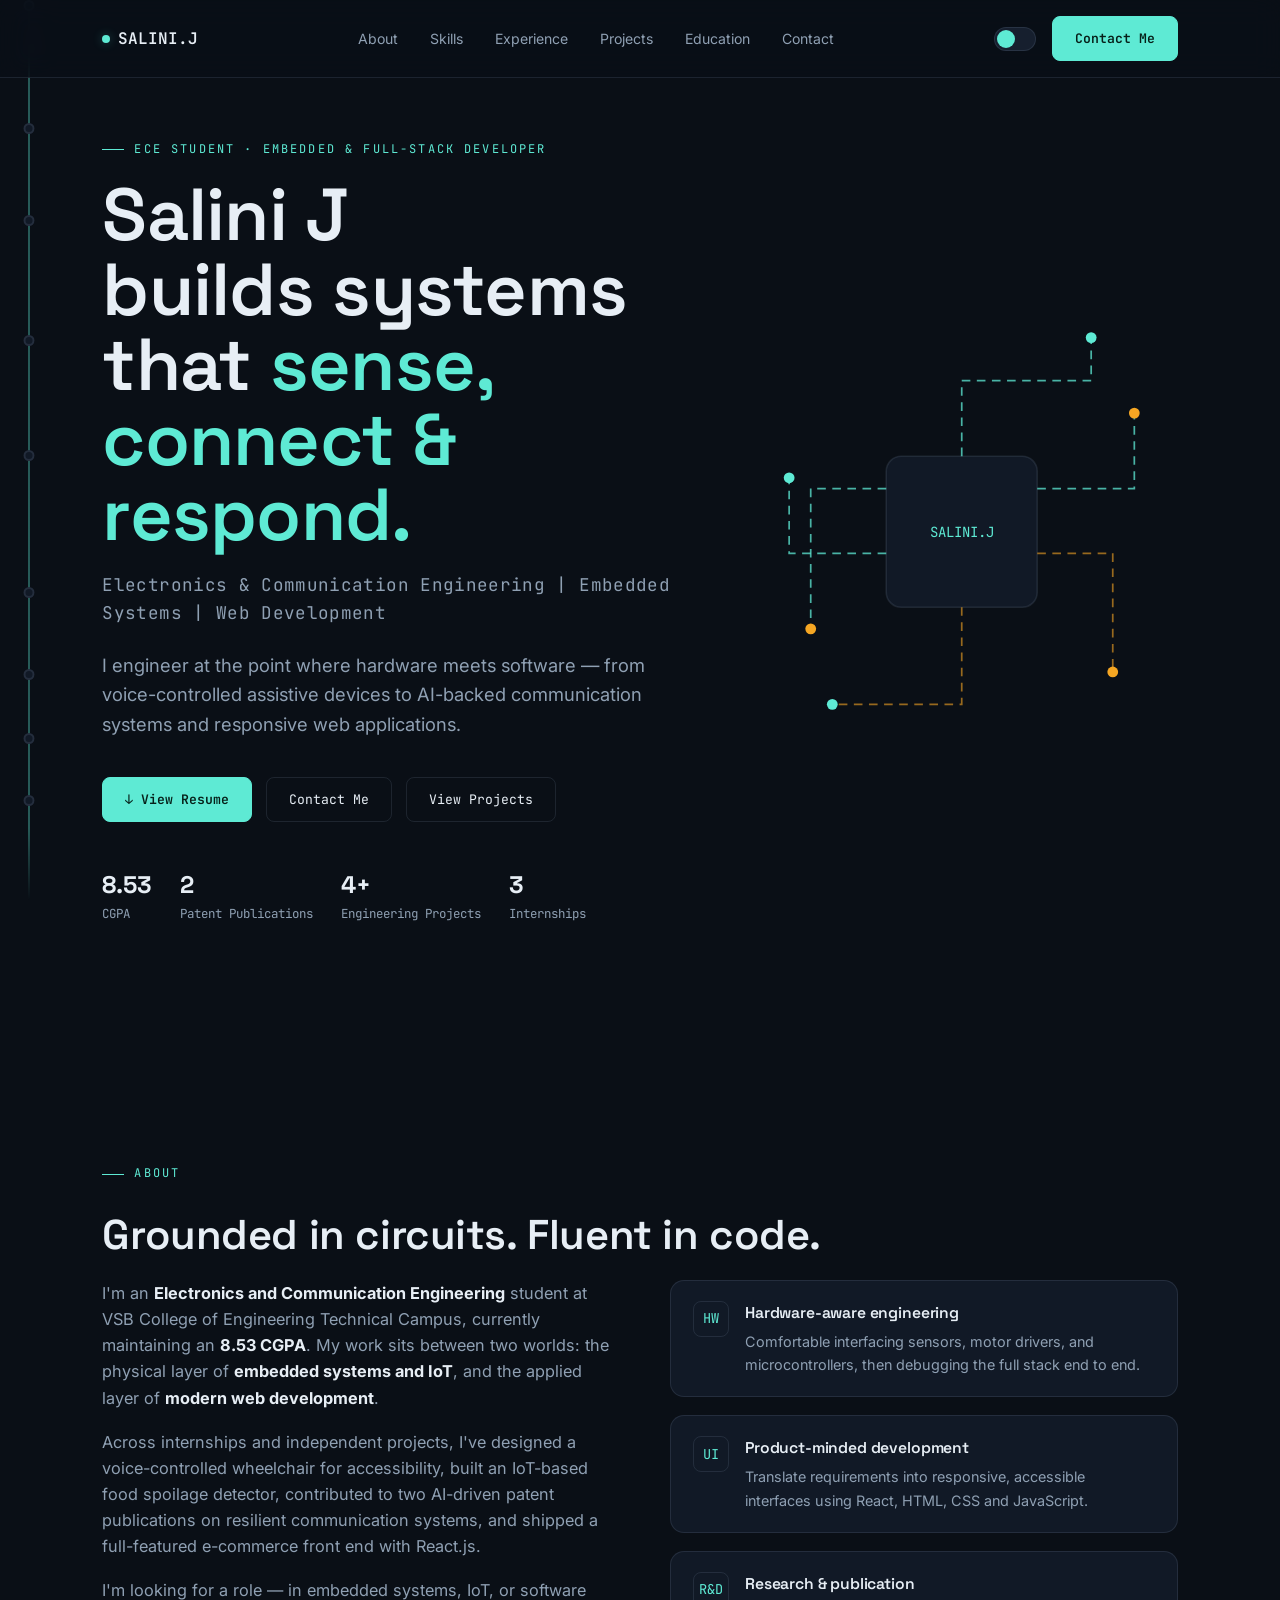
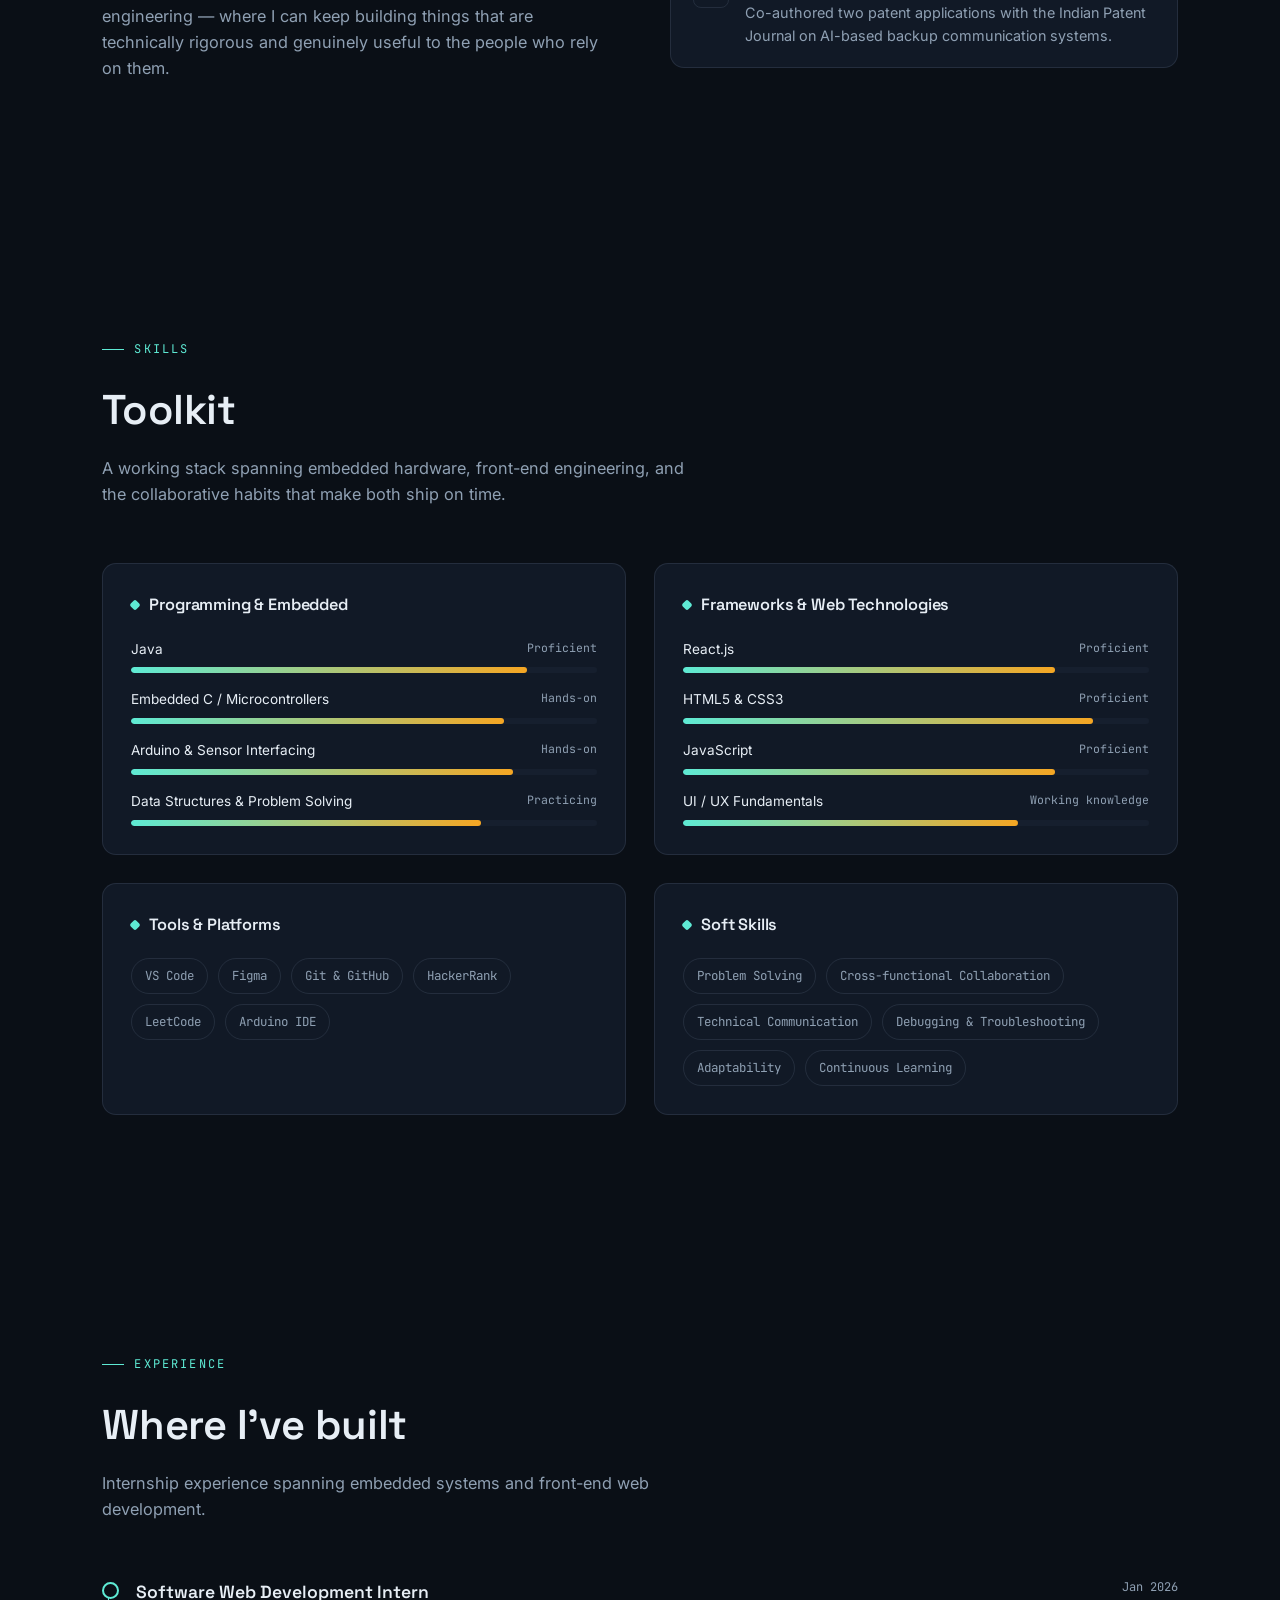
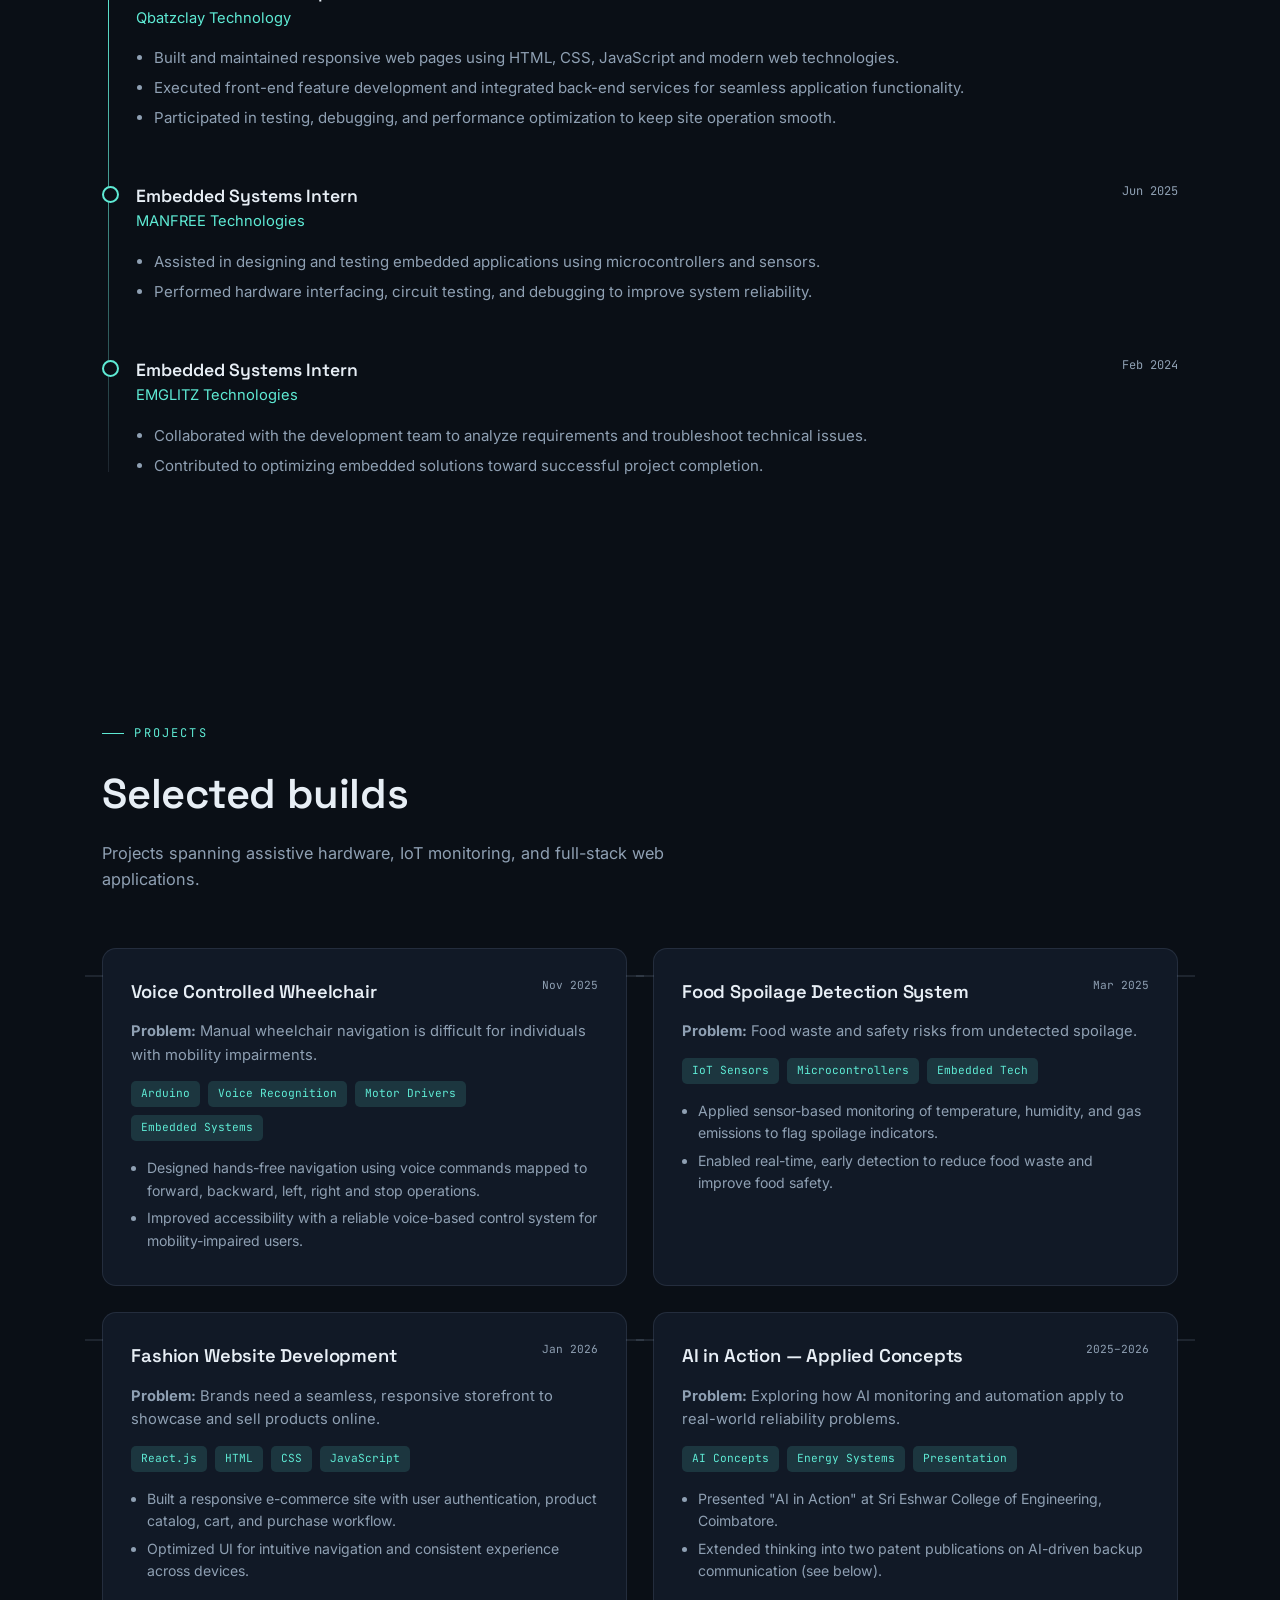
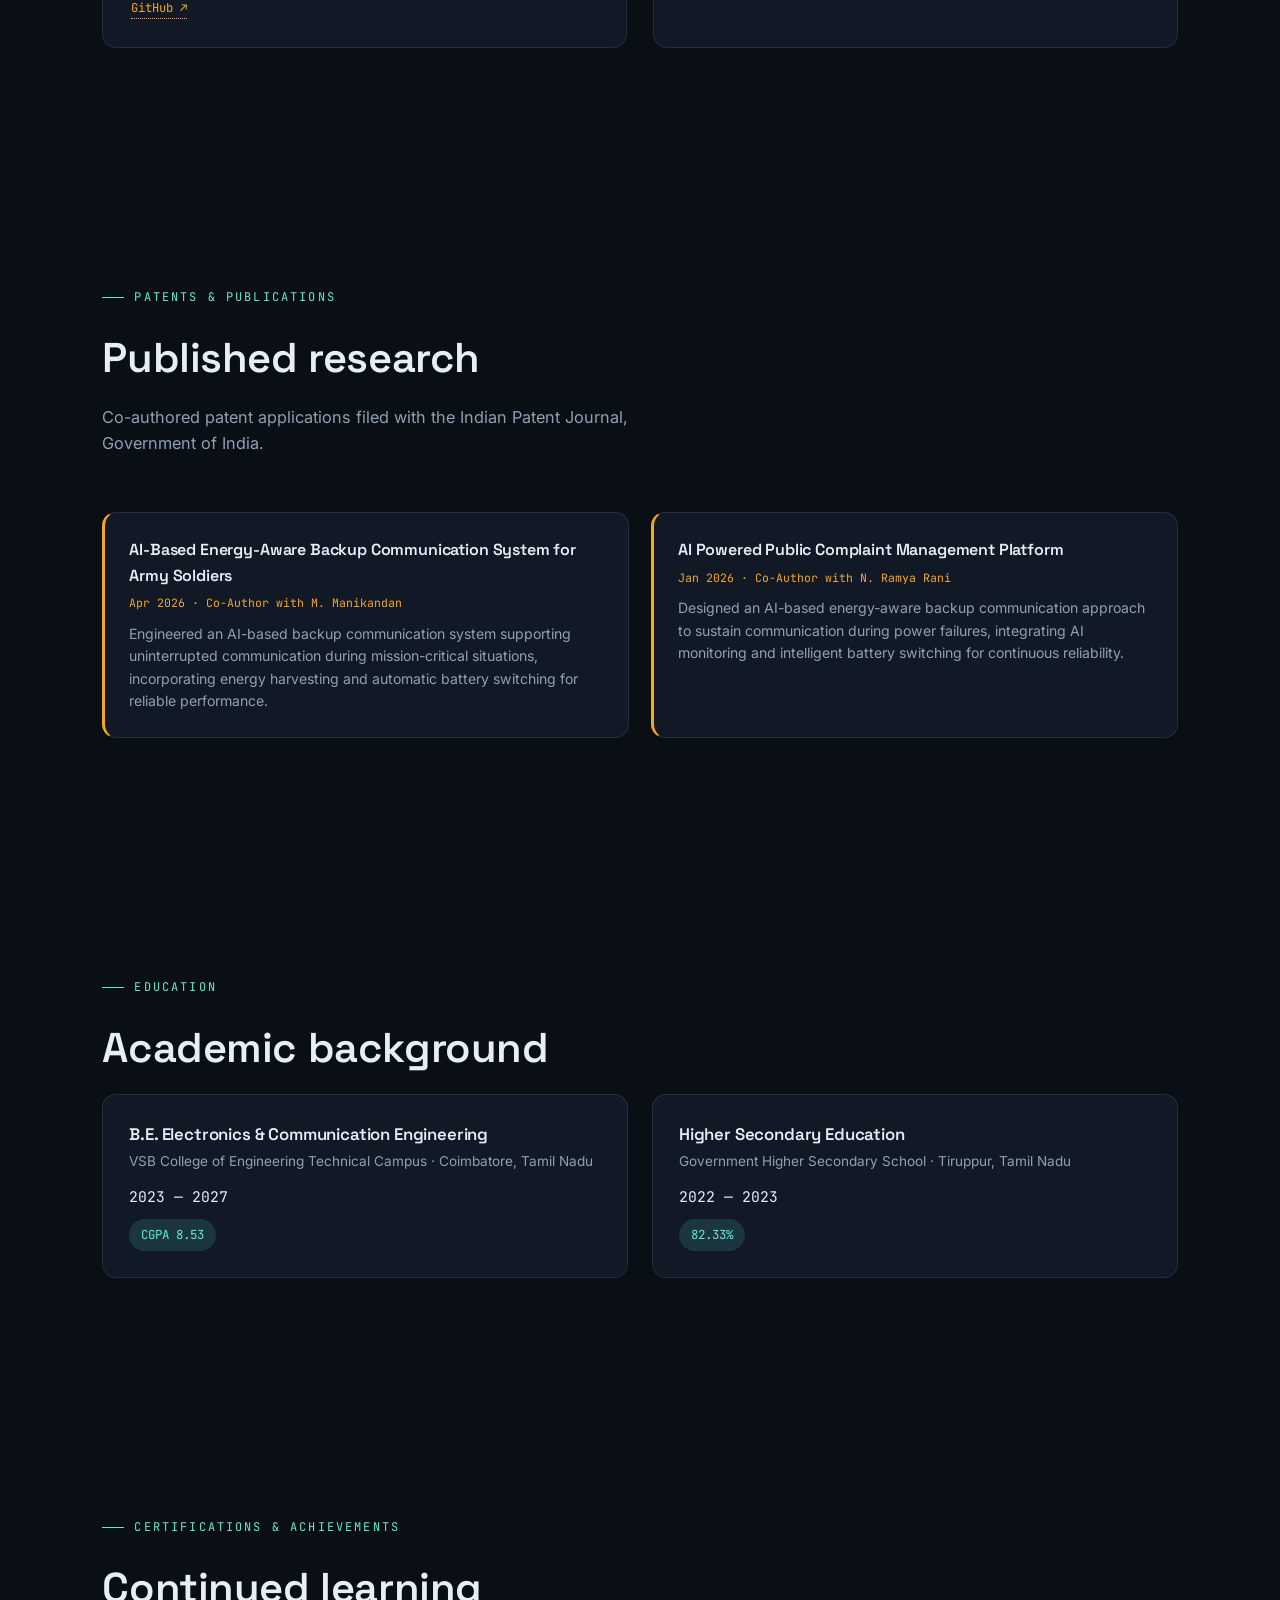
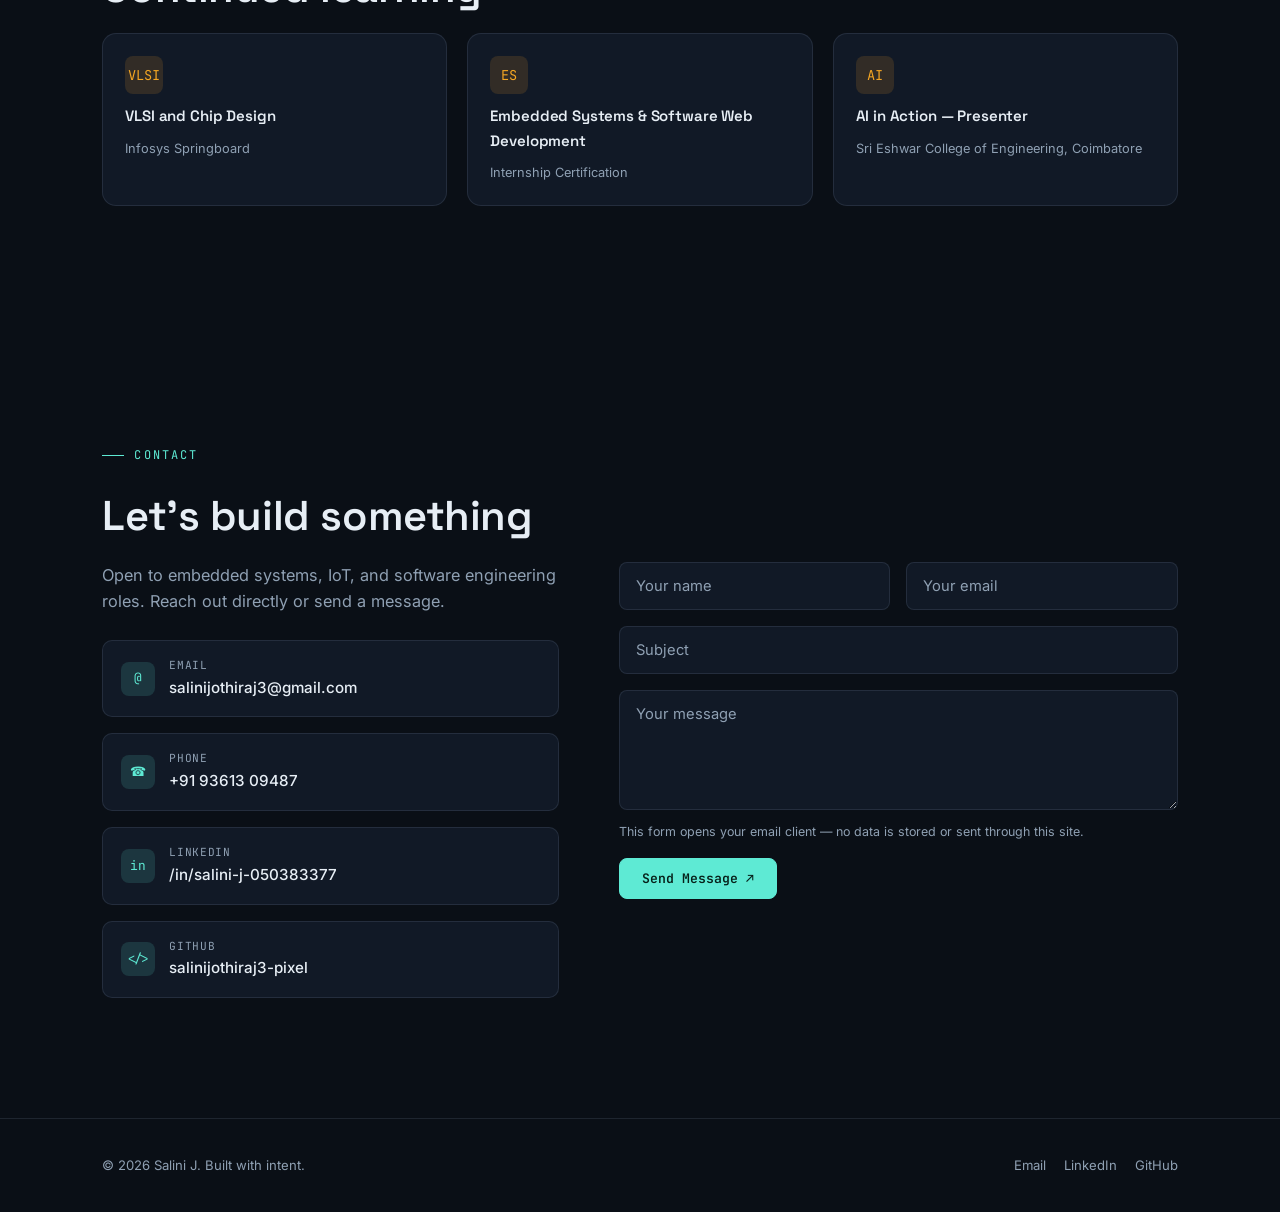
==== index (1).html @ 19b86238 "Add files via upload" ====
<!DOCTYPE html>
<html lang="en">
<head>
<meta charset="UTF-8">
<meta name="viewport" content="width=device-width, initial-scale=1.0">
<title>Salini J — Electronics &amp; Communication Engineer / Embedded &amp; Full-Stack Developer</title>
<meta name="description" content="Portfolio of Salini J, an Electronics and Communication Engineering student specializing in embedded systems, IoT, and full-stack web development. Explore projects, patents, and experience.">
<meta name="keywords" content="Salini J, Embedded Systems Engineer, ECE Student, IoT Developer, React Developer, Arduino, VLSI, Portfolio">
<meta name="author" content="Salini J">
<meta property="og:title" content="Salini J — Embedded Systems &amp; Full-Stack Developer">
<meta property="og:description" content="Engineering intelligent systems at the intersection of hardware and code.">
<meta property="og:type" content="website">
<link rel="icon" href="data:image/svg+xml,%3Csvg xmlns='http://www.w3.org/2000/svg' viewBox='0 0 100 100'%3E%3Crect width='100' height='100' rx='20' fill='%230D1117'/%3E%3Ccircle cx='30' cy='30' r='6' fill='%235EEAD4'/%3E%3Ccircle cx='70' cy='70' r='6' fill='%23F5A623'/%3E%3Cpath d='M30 30 L30 60 L70 60 L70 70' stroke='%235EEAD4' stroke-width='4' fill='none'/%3E%3C/svg%3E">
<link rel="preconnect" href="https://fonts.googleapis.com">
<link rel="preconnect" href="https://fonts.gstatic.com" crossorigin>
<link href="https://fonts.googleapis.com/css2?family=Space+Grotesk:wght@500;600;700&family=Inter:wght@400;500;600;700&family=JetBrains+Mono:wght@400;500;600&display=swap" rel="stylesheet">
<style>
/* ===================== DESIGN TOKENS ===================== */
:root{
  --bg:#0A0F16;
  --surface:#111926;
  --surface-2:#161F2E;
  --border:rgba(148,171,196,0.14);
  --text:#E7EEF5;
  --text-muted:#8FA0B3;
  --accent:#5EEAD4;
  --accent-dim:rgba(94,234,212,0.14);
  --amber:#F5A623;
  --amber-dim:rgba(245,166,35,0.14);
  --danger:#F87171;
  --font-display:'Space Grotesk', sans-serif;
  --font-body:'Inter', sans-serif;
  --font-mono:'JetBrains Mono', monospace;
  --radius:14px;
  --shadow: 0 20px 60px -20px rgba(0,0,0,0.6);
  --trace-color: rgba(94,234,212,0.35);
}
[data-theme="light"]{
  --bg:#F3F6F8;
  --surface:#FFFFFF;
  --surface-2:#EBF0F3;
  --border:rgba(20,40,60,0.10);
  --text:#0E1B26;
  --text-muted:#54697C;
  --accent:#0E9E88;
  --accent-dim:rgba(14,158,136,0.10);
  --amber:#C97A12;
  --amber-dim:rgba(201,122,18,0.10);
  --shadow: 0 20px 50px -25px rgba(15,35,55,0.25);
  --trace-color: rgba(14,158,136,0.25);
}

*{margin:0;padding:0;box-sizing:border-box;}
html{scroll-behavior:smooth;}
body{
  background:var(--bg);
  color:var(--text);
  font-family:var(--font-body);
  line-height:1.6;
  -webkit-font-smoothing:antialiased;
  transition:background .4s ease, color .4s ease;
  overflow-x:hidden;
}
img{max-width:100%;display:block;}
a{color:inherit;text-decoration:none;}
ul{list-style:none;}
section{position:relative;padding:120px 8vw;max-width:1280px;margin:0 auto;}
@media (max-width:900px){ section{padding:90px 6vw;} }
.eyebrow{
  font-family:var(--font-mono);
  font-size:0.75rem;
  letter-spacing:0.18em;
  text-transform:uppercase;
  color:var(--accent);
  display:flex;
  align-items:center;
  gap:10px;
  margin-bottom:18px;
}
.eyebrow::before{
  content:'';
  width:22px;height:1px;
  background:var(--accent);
}
h1,h2,h3,h4{font-family:var(--font-display);letter-spacing:-0.01em;font-weight:600;}
h2.section-title{font-size:clamp(1.8rem,3.4vw,2.6rem);margin-bottom:12px;}
.section-sub{color:var(--text-muted);max-width:60ch;margin-bottom:56px;font-size:1.02rem;}
.mono{font-family:var(--font-mono);}

/* ===================== SCROLL PROGRESS TRACE (signature element) ===================== */
#trace-spine{
  position:fixed;
  left:28px;
  top:0;
  bottom:0;
  width:2px;
  z-index:40;
  display:flex;
  flex-direction:column;
  align-items:center;
  pointer-events:none;
}
@media (max-width:1100px){ #trace-spine{display:none;} }
#trace-spine .line{
  position:absolute;
  top:0;left:0;right:0;bottom:0;
  width:2px;
  background:linear-gradient(to bottom, transparent, var(--trace-color) 8%, var(--trace-color) 92%, transparent);
  margin:0 auto;
}
#trace-spine .node{
  position:absolute;
  width:11px;height:11px;
  border-radius:50%;
  background:var(--surface);
  border:2px solid var(--border);
  left:50%;
  transform:translateX(-50%);
  transition:border-color .3s ease, background .3s ease, box-shadow .3s ease;
  pointer-events:auto;
}
#trace-spine .node.active{
  border-color:var(--accent);
  background:var(--accent);
  box-shadow:0 0 14px 2px var(--accent-dim), 0 0 0 4px var(--accent-dim);
}
#trace-spine .node span{
  position:absolute;
  left:20px;top:50%;
  transform:translateY(-50%);
  font-family:var(--font-mono);
  font-size:0.68rem;
  color:var(--text-muted);
  white-space:nowrap;
  opacity:0;
  transition:opacity .25s ease;
}
#trace-spine .node.active span{opacity:1;color:var(--accent);}

/* ===================== NAV ===================== */
header{
  position:fixed;
  top:0;left:0;right:0;
  z-index:50;
  backdrop-filter:blur(14px) saturate(140%);
  background:color-mix(in srgb, var(--bg) 78%, transparent);
  border-bottom:1px solid var(--border);
}
.nav-wrap{
  max-width:1280px;margin:0 auto;
  padding:16px 8vw;
  display:flex;align-items:center;justify-content:space-between;
}
.logo{
  font-family:var(--font-mono);
  font-weight:600;
  font-size:1rem;
  display:flex;align-items:center;gap:8px;
}
.logo .dot{width:8px;height:8px;border-radius:50%;background:var(--accent);box-shadow:0 0 10px 2px var(--accent-dim);}
nav ul{display:flex;gap:32px;}
nav a{
  font-size:0.88rem;color:var(--text-muted);
  position:relative;
  transition:color .2s ease;
}
nav a::after{
  content:'';position:absolute;left:0;bottom:-6px;width:0;height:1px;background:var(--accent);
  transition:width .25s ease;
}
nav a:hover{color:var(--text);}
nav a:hover::after{width:100%;}
.nav-right{display:flex;align-items:center;gap:16px;}
.theme-toggle{
  width:42px;height:24px;border-radius:20px;
  background:var(--surface-2);
  border:1px solid var(--border);
  position:relative;cursor:pointer;
  flex-shrink:0;
}
.theme-toggle::after{
  content:'';position:absolute;top:2px;left:2px;
  width:18px;height:18px;border-radius:50%;
  background:var(--accent);
  transition:transform .3s ease;
}
[data-theme="light"] .theme-toggle::after{transform:translateX(18px);}
.btn{
  font-family:var(--font-mono);
  font-size:0.82rem;
  padding:11px 22px;
  border-radius:8px;
  border:1px solid var(--border);
  cursor:pointer;
  display:inline-flex;align-items:center;gap:8px;
  transition:all .25s ease;
  background:transparent;
  color:var(--text);
}
.btn-primary{
  background:var(--accent);
  border-color:var(--accent);
  color:#062019;
  font-weight:600;
}
.btn-primary:hover{filter:brightness(1.08);transform:translateY(-2px);box-shadow:0 10px 24px -10px var(--accent-dim);}
.btn-ghost:hover{border-color:var(--accent);color:var(--accent);transform:translateY(-2px);}
.nav-cta{display:none;}
@media (min-width:700px){ .nav-cta{display:inline-flex;} }
.hamburger{display:none;background:none;border:none;color:var(--text);font-size:1.4rem;cursor:pointer;}
@media (max-width:700px){
  nav ul{display:none;}
  .hamburger{display:block;}
}
.mobile-menu{
  display:none;
  flex-direction:column;
  padding:12px 6vw 20px;
  border-top:1px solid var(--border);
  background:var(--bg);
}
.mobile-menu.open{display:flex;}
.mobile-menu a{padding:12px 0;border-bottom:1px solid var(--border);color:var(--text-muted);font-size:0.95rem;}

/* ===================== HERO ===================== */
#hero{
  min-height:100vh;
  display:flex;
  align-items:center;
  padding-top:140px;
  position:relative;
}
.hero-grid{
  display:grid;grid-template-columns:1.15fr 0.85fr;gap:60px;align-items:center;width:100%;
}
@media (max-width:900px){ .hero-grid{grid-template-columns:1fr;} }
.hero-name{
  font-size:clamp(2.6rem,6vw,4.6rem);
  line-height:1.02;
  margin-bottom:18px;
}
.hero-name .accent-word{color:var(--accent);}
.hero-title{
  font-family:var(--font-mono);
  font-size:clamp(0.95rem,1.6vw,1.1rem);
  color:var(--text-muted);
  margin-bottom:24px;
  letter-spacing:0.02em;
}
.hero-tagline{
  font-size:1.15rem;
  color:var(--text-muted);
  max-width:52ch;
  margin-bottom:38px;
}
.hero-ctas{display:flex;gap:14px;flex-wrap:wrap;margin-bottom:44px;}
.hero-meta{display:flex;gap:28px;flex-wrap:wrap;}
.hero-meta div{font-family:var(--font-mono);font-size:0.78rem;color:var(--text-muted);}
.hero-meta strong{display:block;color:var(--text);font-size:1.5rem;font-family:var(--font-display);}

/* Circuit visual */
.chip-visual{
  position:relative;
  aspect-ratio:1/1;
  display:flex;align-items:center;justify-content:center;
}
.chip-visual svg{width:100%;height:100%;}
.chip-core{
  fill:var(--surface);
  stroke:var(--border);
}
.trace-path{
  stroke:var(--accent);
  stroke-width:1.6;
  fill:none;
  stroke-dasharray:8 6;
  animation:dash 30s linear infinite;
  opacity:0.75;
}
.trace-path.alt{stroke:var(--amber);animation-duration:22s;animation-direction:reverse;opacity:0.6;}
@keyframes dash{ to{ stroke-dashoffset:-1000; } }
.pad{fill:var(--accent);}
.pad.amber{fill:var(--amber);}
@media (prefers-reduced-motion: reduce){
  .trace-path{animation:none;}
  html{scroll-behavior:auto;}
}

/* ===================== ABOUT ===================== */
.about-grid{display:grid;grid-template-columns:1fr 1fr;gap:60px;align-items:start;}
@media (max-width:850px){ .about-grid{grid-template-columns:1fr;gap:36px;} }
.about-text p{color:var(--text-muted);margin-bottom:18px;font-size:1.02rem;}
.about-text strong{color:var(--text);}
.strengths{display:flex;flex-direction:column;gap:18px;}
.strength-card{
  background:var(--surface);
  border:1px solid var(--border);
  border-radius:var(--radius);
  padding:20px 22px;
  display:flex;gap:16px;align-items:flex-start;
  transition:transform .25s ease, border-color .25s ease;
}
.strength-card:hover{transform:translateX(4px);border-color:var(--accent);}
.strength-icon{
  font-family:var(--font-mono);color:var(--accent);
  font-size:0.85rem;
  width:36px;height:36px;flex-shrink:0;
  display:flex;align-items:center;justify-content:center;
  border:1px solid var(--border);border-radius:8px;
}
.strength-card h4{font-size:0.98rem;margin-bottom:4px;}
.strength-card p{color:var(--text-muted);font-size:0.9rem;margin:0;}

/* ===================== SKILLS ===================== */
.skills-grid{display:grid;grid-template-columns:repeat(2,1fr);gap:28px;}
@media (max-width:850px){ .skills-grid{grid-template-columns:1fr;} }
.skill-cat{
  background:var(--surface);
  border:1px solid var(--border);
  border-radius:var(--radius);
  padding:28px;
}
.skill-cat h3{font-size:1.02rem;margin-bottom:20px;display:flex;align-items:center;gap:10px;}
.skill-cat h3::before{content:'';width:8px;height:8px;border-radius:2px;background:var(--accent);transform:rotate(45deg);}
.skill-row{margin-bottom:16px;}
.skill-row:last-child{margin-bottom:0;}
.skill-row .label{display:flex;justify-content:space-between;font-size:0.85rem;margin-bottom:7px;}
.skill-row .label span:last-child{color:var(--text-muted);font-family:var(--font-mono);font-size:0.72rem;}
.meter{height:6px;border-radius:4px;background:var(--surface-2);overflow:hidden;}
.meter i{
  display:block;height:100%;border-radius:4px;
  background:linear-gradient(90deg,var(--accent),var(--amber));
  width:0%;
  transition:width 1.1s cubic-bezier(.16,.84,.44,1);
}
.tag-cloud{display:flex;flex-wrap:wrap;gap:10px;}
.tag{
  font-family:var(--font-mono);font-size:0.78rem;
  padding:7px 13px;border-radius:20px;
  border:1px solid var(--border);
  color:var(--text-muted);
  transition:all .2s ease;
}
.tag:hover{border-color:var(--amber);color:var(--amber);}

/* ===================== EXPERIENCE ===================== */
.timeline{position:relative;padding-left:34px;}
.timeline::before{
  content:'';position:absolute;left:6px;top:6px;bottom:6px;width:1px;
  background:linear-gradient(to bottom, var(--accent), var(--border));
}
.tl-item{position:relative;padding-bottom:46px;}
.tl-item:last-child{padding-bottom:0;}
.tl-item::before{
  content:'';position:absolute;left:-34px;top:4px;
  width:13px;height:13px;border-radius:50%;
  background:var(--bg);border:2px solid var(--accent);
}
.tl-header{display:flex;justify-content:space-between;flex-wrap:wrap;gap:8px;margin-bottom:6px;}
.tl-role{font-size:1.1rem;font-family:var(--font-display);font-weight:600;}
.tl-org{color:var(--accent);font-size:0.92rem;margin-bottom:10px;}
.tl-date{font-family:var(--font-mono);font-size:0.75rem;color:var(--text-muted);white-space:nowrap;}
.tl-item ul{color:var(--text-muted);font-size:0.94rem;padding-left:18px;}
.tl-item li{margin-bottom:6px;list-style:disc;}

/* ===================== PROJECTS ===================== */
.projects-grid{display:grid;grid-template-columns:repeat(2,1fr);gap:26px;}
@media (max-width:850px){ .projects-grid{grid-template-columns:1fr;} }
.chip-card{
  background:var(--surface);
  border:1px solid var(--border);
  border-radius:var(--radius);
  padding:28px;
  position:relative;
  transition:transform .3s ease, border-color .3s ease, box-shadow .3s ease;
}
.chip-card:hover{transform:translateY(-6px);border-color:var(--accent);box-shadow:var(--shadow);}
.chip-card::before,.chip-card::after{
  content:'';position:absolute;
  width:18px;height:2px;background:var(--border);
}
.chip-card::before{left:-18px;top:26px;}
.chip-card::after{right:-18px;top:26px;}
.chip-top{display:flex;justify-content:space-between;align-items:flex-start;margin-bottom:14px;}
.chip-top h3{font-size:1.15rem;}
.chip-date{font-family:var(--font-mono);font-size:0.7rem;color:var(--text-muted);}
.chip-card p.problem{color:var(--text-muted);font-size:0.92rem;margin-bottom:14px;}
.chip-stack{display:flex;flex-wrap:wrap;gap:8px;margin-bottom:16px;}
.chip-stack span{
  font-family:var(--font-mono);font-size:0.7rem;
  padding:4px 10px;border-radius:5px;
  background:var(--accent-dim);color:var(--accent);
}
.chip-card ul{padding-left:16px;color:var(--text-muted);font-size:0.88rem;}
.chip-card li{margin-bottom:5px;list-style:disc;}
.chip-links{display:flex;gap:14px;margin-top:16px;}
.chip-links a{font-family:var(--font-mono);font-size:0.76rem;color:var(--amber);border-bottom:1px dotted var(--amber);}

/* ===================== PATENTS ===================== */
.patent-grid{display:grid;grid-template-columns:repeat(2,1fr);gap:22px;}
@media (max-width:850px){ .patent-grid{grid-template-columns:1fr;} }
.patent-card{
  border:1px solid var(--border);
  background:var(--surface);
  border-radius:var(--radius);
  padding:24px;
  border-left:3px solid var(--amber);
}
.patent-card h4{font-size:1rem;margin-bottom:6px;}
.patent-meta{font-family:var(--font-mono);font-size:0.72rem;color:var(--amber);margin-bottom:10px;}
.patent-card p{color:var(--text-muted);font-size:0.88rem;}

/* ===================== EDUCATION ===================== */
.edu-grid{display:grid;grid-template-columns:1fr 1fr;gap:24px;}
@media (max-width:850px){ .edu-grid{grid-template-columns:1fr;} }
.edu-card{
  background:var(--surface);border:1px solid var(--border);border-radius:var(--radius);padding:26px;
}
.edu-card h4{font-size:1.05rem;margin-bottom:4px;}
.edu-loc{color:var(--text-muted);font-size:0.85rem;margin-bottom:12px;}
.edu-degree{font-size:0.92rem;margin-bottom:10px;}
.edu-stat{
  display:inline-flex;align-items:center;gap:8px;
  font-family:var(--font-mono);font-size:0.78rem;
  background:var(--accent-dim);color:var(--accent);
  padding:6px 12px;border-radius:20px;
}

/* ===================== CERTS ===================== */
.cert-list{display:grid;grid-template-columns:repeat(3,1fr);gap:20px;}
@media (max-width:850px){ .cert-list{grid-template-columns:1fr;} }
.cert-item{
  background:var(--surface);border:1px solid var(--border);border-radius:var(--radius);
  padding:22px;display:flex;flex-direction:column;gap:10px;
}
.cert-icon{
  width:38px;height:38px;border-radius:8px;
  background:var(--amber-dim);color:var(--amber);
  display:flex;align-items:center;justify-content:center;
  font-family:var(--font-mono);font-size:0.85rem;
}
.cert-item h4{font-size:0.94rem;}
.cert-item p{font-size:0.8rem;color:var(--text-muted);}

/* ===================== CONTACT ===================== */
.contact-grid{display:grid;grid-template-columns:0.9fr 1.1fr;gap:60px;}
@media (max-width:850px){ .contact-grid{grid-template-columns:1fr;gap:40px;} }
.contact-list{display:flex;flex-direction:column;gap:16px;margin-top:26px;}
.contact-row{
  display:flex;align-items:center;gap:14px;
  padding:16px 18px;border:1px solid var(--border);border-radius:10px;
  background:var(--surface);
  transition:border-color .2s ease, transform .2s ease;
}
.contact-row:hover{border-color:var(--accent);transform:translateX(4px);}
.contact-row .ic{
  width:34px;height:34px;border-radius:8px;background:var(--accent-dim);color:var(--accent);
  display:flex;align-items:center;justify-content:center;font-family:var(--font-mono);font-size:0.8rem;flex-shrink:0;
}
.contact-row div span{display:block;font-size:0.7rem;color:var(--text-muted);font-family:var(--font-mono);text-transform:uppercase;letter-spacing:0.06em;}
.contact-row div strong{font-size:0.95rem;font-weight:500;}
form{display:flex;flex-direction:column;gap:16px;}
.form-row{display:grid;grid-template-columns:1fr 1fr;gap:16px;}
@media (max-width:600px){ .form-row{grid-template-columns:1fr;} }
input,textarea{
  width:100%;
  background:var(--surface);
  border:1px solid var(--border);
  border-radius:8px;
  padding:14px 16px;
  color:var(--text);
  font-family:var(--font-body);
  font-size:0.92rem;
  outline:none;
  transition:border-color .2s ease;
}
input:focus,textarea:focus{border-color:var(--accent);}
textarea{resize:vertical;min-height:120px;}
::placeholder{color:var(--text-muted);}
.form-note{font-size:0.78rem;color:var(--text-muted);margin-top:-4px;}

/* ===================== FOOTER ===================== */
footer{
  border-top:1px solid var(--border);
  padding:36px 8vw;
  display:flex;justify-content:space-between;align-items:center;flex-wrap:wrap;gap:14px;
  font-size:0.82rem;color:var(--text-muted);
}
footer .socials{display:flex;gap:18px;}
footer .socials a{transition:color .2s ease;}
footer .socials a:hover{color:var(--accent);}

/* ===================== SCROLL TOP ===================== */
#scroll-top{
  position:fixed;
  bottom:28px;right:28px;
  width:46px;height:46px;
  border-radius:50%;
  background:var(--surface);
  border:1px solid var(--border);
  color:var(--text);
  display:flex;align-items:center;justify-content:center;
  cursor:pointer;
  z-index:45;
  opacity:0;pointer-events:none;
  transform:translateY(10px);
  transition:all .3s ease;
}
#scroll-top.visible{opacity:1;pointer-events:auto;transform:translateY(0);}
#scroll-top:hover{border-color:var(--accent);color:var(--accent);}

/* reveal on scroll */
.reveal{opacity:0;transform:translateY(22px);transition:opacity .7s ease, transform .7s ease;}
.reveal.in{opacity:1;transform:translateY(0);}

:focus-visible{outline:2px solid var(--accent);outline-offset:3px;}
</style>
</head>
<body data-theme="dark">

<div id="trace-spine"><div class="line"></div></div>

<header>
  <div class="nav-wrap">
    <div class="logo"><span class="dot"></span> SALINI.J</div>
    <nav>
      <ul>
        <li><a href="#about">About</a></li>
        <li><a href="#skills">Skills</a></li>
        <li><a href="#experience">Experience</a></li>
        <li><a href="#projects">Projects</a></li>
        <li><a href="#education">Education</a></li>
        <li><a href="#contact">Contact</a></li>
      </ul>
    </nav>
    <div class="nav-right">
      <button class="theme-toggle" id="themeToggle" aria-label="Toggle light and dark mode"></button>
      <a href="#contact" class="btn btn-primary nav-cta">Contact Me</a>
      <button class="hamburger" id="hamburger" aria-label="Open menu">☰</button>
    </div>
  </div>
  <div class="mobile-menu" id="mobileMenu">
    <a href="#about">About</a>
    <a href="#skills">Skills</a>
    <a href="#experience">Experience</a>
    <a href="#projects">Projects</a>
    <a href="#education">Education</a>
    <a href="#contact">Contact</a>
  </div>
</header>

<!-- ===================== HERO ===================== -->
<section id="hero">
  <div class="hero-grid">
    <div>
      <div class="eyebrow">ECE Student &middot; Embedded &amp; Full-Stack Developer</div>
      <h1 class="hero-name">Salini J<br>builds systems that <span class="accent-word">sense, connect &amp; respond.</span></h1>
      <div class="hero-title mono">Electronics &amp; Communication Engineering | Embedded Systems | Web Development</div>
      <p class="hero-tagline">I engineer at the point where hardware meets software — from voice-controlled assistive devices to AI-backed communication systems and responsive web applications.</p>
      <div class="hero-ctas">
        <a href="#" class="btn btn-primary" id="resumeBtn">↓ View Resume</a>
        <a href="#contact" class="btn btn-ghost">Contact Me</a>
        <a href="#projects" class="btn btn-ghost">View Projects</a>
      </div>
      <div class="hero-meta">
        <div><strong>8.53</strong>CGPA</div>
        <div><strong>2</strong>Patent Publications</div>
        <div><strong>4+</strong>Engineering Projects</div>
        <div><strong>3</strong>Internships</div>
      </div>
    </div>
    <div class="chip-visual" aria-hidden="true">
      <svg viewBox="0 0 400 400">
        <rect x="130" y="130" width="140" height="140" rx="14" class="chip-core" stroke-width="1.5"/>
        <text x="200" y="205" text-anchor="middle" class="mono" font-family="JetBrains Mono" font-size="13" fill="var(--accent)">SALINI.J</text>
        <path class="trace-path" d="M200 130 V60 H320 V20" />
        <path class="trace-path" d="M270 160 H360 V90" />
        <path class="trace-path alt" d="M270 220 H340 V330" />
        <path class="trace-path alt" d="M200 270 V360 H80" />
        <path class="trace-path" d="M130 220 H40 V150" />
        <path class="trace-path" d="M130 160 H60 V290" />
        <circle cx="320" cy="20" r="5" class="pad"/>
        <circle cx="360" cy="90" r="5" class="pad amber"/>
        <circle cx="340" cy="330" r="5" class="pad amber"/>
        <circle cx="80" cy="360" r="5" class="pad"/>
        <circle cx="40" cy="150" r="5" class="pad"/>
        <circle cx="60" cy="290" r="5" class="pad amber"/>
      </svg>
    </div>
  </div>
</section>

<!-- ===================== ABOUT ===================== -->
<section id="about">
  <div class="eyebrow">About</div>
  <h2 class="section-title reveal">Grounded in circuits. Fluent in code.</h2>
  <div class="about-grid">
    <div class="about-text reveal">
      <p>I'm an <strong>Electronics and Communication Engineering</strong> student at VSB College of Engineering Technical Campus, currently maintaining an <strong>8.53 CGPA</strong>. My work sits between two worlds: the physical layer of <strong>embedded systems and IoT</strong>, and the applied layer of <strong>modern web development</strong>.</p>
      <p>Across internships and independent projects, I've designed a voice-controlled wheelchair for accessibility, built an IoT-based food spoilage detector, contributed to two AI-driven patent publications on resilient communication systems, and shipped a full-featured e-commerce front end with React.js.</p>
      <p>I'm looking for a role — in embedded systems, IoT, or software engineering — where I can keep building things that are technically rigorous and genuinely useful to the people who rely on them.</p>
    </div>
    <div class="strengths reveal">
      <div class="strength-card">
        <div class="strength-icon">HW</div>
        <div><h4>Hardware-aware engineering</h4><p>Comfortable interfacing sensors, motor drivers, and microcontrollers, then debugging the full stack end to end.</p></div>
      </div>
      <div class="strength-card">
        <div class="strength-icon">UI</div>
        <div><h4>Product-minded development</h4><p>Translate requirements into responsive, accessible interfaces using React, HTML, CSS and JavaScript.</p></div>
      </div>
      <div class="strength-card">
        <div class="strength-icon">R&amp;D</div>
        <div><h4>Research &amp; publication</h4><p>Co-authored two patent applications with the Indian Patent Journal on AI-based backup communication systems.</p></div>
      </div>
    </div>
  </div>
</section>

<!-- ===================== SKILLS ===================== -->
<section id="skills">
  <div class="eyebrow">Skills</div>
  <h2 class="section-title reveal">Toolkit</h2>
  <p class="section-sub reveal">A working stack spanning embedded hardware, front-end engineering, and the collaborative habits that make both ship on time.</p>
  <div class="skills-grid">
    <div class="skill-cat reveal">
      <h3>Programming &amp; Embedded</h3>
      <div class="skill-row"><div class="label"><span>Java</span><span>Proficient</span></div><div class="meter"><i data-width="85"></i></div></div>
      <div class="skill-row"><div class="label"><span>Embedded C / Microcontrollers</span><span>Hands-on</span></div><div class="meter"><i data-width="80"></i></div></div>
      <div class="skill-row"><div class="label"><span>Arduino &amp; Sensor Interfacing</span><span>Hands-on</span></div><div class="meter"><i data-width="82"></i></div></div>
      <div class="skill-row"><div class="label"><span>Data Structures &amp; Problem Solving</span><span>Practicing</span></div><div class="meter"><i data-width="75"></i></div></div>
    </div>
    <div class="skill-cat reveal">
      <h3>Frameworks &amp; Web Technologies</h3>
      <div class="skill-row"><div class="label"><span>React.js</span><span>Proficient</span></div><div class="meter"><i data-width="80"></i></div></div>
      <div class="skill-row"><div class="label"><span>HTML5 &amp; CSS3</span><span>Proficient</span></div><div class="meter"><i data-width="88"></i></div></div>
      <div class="skill-row"><div class="label"><span>JavaScript</span><span>Proficient</span></div><div class="meter"><i data-width="80"></i></div></div>
      <div class="skill-row"><div class="label"><span>UI / UX Fundamentals</span><span>Working knowledge</span></div><div class="meter"><i data-width="72"></i></div></div>
    </div>
    <div class="skill-cat reveal">
      <h3>Tools &amp; Platforms</h3>
      <div class="tag-cloud">
        <span class="tag">VS Code</span>
        <span class="tag">Figma</span>
        <span class="tag">Git &amp; GitHub</span>
        <span class="tag">HackerRank</span>
        <span class="tag">LeetCode</span>
        <span class="tag">Arduino IDE</span>
      </div>
    </div>
    <div class="skill-cat reveal">
      <h3>Soft Skills</h3>
      <div class="tag-cloud">
        <span class="tag">Problem Solving</span>
        <span class="tag">Cross-functional Collaboration</span>
        <span class="tag">Technical Communication</span>
        <span class="tag">Debugging &amp; Troubleshooting</span>
        <span class="tag">Adaptability</span>
        <span class="tag">Continuous Learning</span>
      </div>
    </div>
  </div>
</section>

<!-- ===================== EXPERIENCE ===================== -->
<section id="experience">
  <div class="eyebrow">Experience</div>
  <h2 class="section-title reveal">Where I've built</h2>
  <p class="section-sub reveal">Internship experience spanning embedded systems and front-end web development.</p>
  <div class="timeline">
    <div class="tl-item reveal">
      <div class="tl-header">
        <div><div class="tl-role">Software Web Development Intern</div><div class="tl-org">Qbatzclay Technology</div></div>
        <div class="tl-date">Jan 2026</div>
      </div>
      <ul>
        <li>Built and maintained responsive web pages using HTML, CSS, JavaScript and modern web technologies.</li>
        <li>Executed front-end feature development and integrated back-end services for seamless application functionality.</li>
        <li>Participated in testing, debugging, and performance optimization to keep site operation smooth.</li>
      </ul>
    </div>
    <div class="tl-item reveal">
      <div class="tl-header">
        <div><div class="tl-role">Embedded Systems Intern</div><div class="tl-org">MANFREE Technologies</div></div>
        <div class="tl-date">Jun 2025</div>
      </div>
      <ul>
        <li>Assisted in designing and testing embedded applications using microcontrollers and sensors.</li>
        <li>Performed hardware interfacing, circuit testing, and debugging to improve system reliability.</li>
      </ul>
    </div>
    <div class="tl-item reveal">
      <div class="tl-header">
        <div><div class="tl-role">Embedded Systems Intern</div><div class="tl-org">EMGLITZ Technologies</div></div>
        <div class="tl-date">Feb 2024</div>
      </div>
      <ul>
        <li>Collaborated with the development team to analyze requirements and troubleshoot technical issues.</li>
        <li>Contributed to optimizing embedded solutions toward successful project completion.</li>
      </ul>
    </div>
  </div>
</section>

<!-- ===================== PROJECTS ===================== -->
<section id="projects">
  <div class="eyebrow">Projects</div>
  <h2 class="section-title reveal">Selected builds</h2>
  <p class="section-sub reveal">Projects spanning assistive hardware, IoT monitoring, and full-stack web applications.</p>
  <div class="projects-grid">
    <div class="chip-card reveal">
      <div class="chip-top"><h3>Voice Controlled Wheelchair</h3><span class="chip-date">Nov 2025</span></div>
      <p class="problem"><strong>Problem:</strong> Manual wheelchair navigation is difficult for individuals with mobility impairments.</p>
      <div class="chip-stack"><span>Arduino</span><span>Voice Recognition</span><span>Motor Drivers</span><span>Embedded Systems</span></div>
      <ul>
        <li>Designed hands-free navigation using voice commands mapped to forward, backward, left, right and stop operations.</li>
        <li>Improved accessibility with a reliable voice-based control system for mobility-impaired users.</li>
      </ul>
    </div>
    <div class="chip-card reveal">
      <div class="chip-top"><h3>Food Spoilage Detection System</h3><span class="chip-date">Mar 2025</span></div>
      <p class="problem"><strong>Problem:</strong> Food waste and safety risks from undetected spoilage.</p>
      <div class="chip-stack"><span>IoT Sensors</span><span>Microcontrollers</span><span>Embedded Tech</span></div>
      <ul>
        <li>Applied sensor-based monitoring of temperature, humidity, and gas emissions to flag spoilage indicators.</li>
        <li>Enabled real-time, early detection to reduce food waste and improve food safety.</li>
      </ul>
    </div>
    <div class="chip-card reveal">
      <div class="chip-top"><h3>Fashion Website Development</h3><span class="chip-date">Jan 2026</span></div>
      <p class="problem"><strong>Problem:</strong> Brands need a seamless, responsive storefront to showcase and sell products online.</p>
      <div class="chip-stack"><span>React.js</span><span>HTML</span><span>CSS</span><span>JavaScript</span></div>
      <ul>
        <li>Built a responsive e-commerce site with user authentication, product catalog, cart, and purchase workflow.</li>
        <li>Optimized UI for intuitive navigation and consistent experience across devices.</li>
      </ul>
      <div class="chip-links"><a href="https://github.com/salinijothiraj3-pixel" target="_blank" rel="noopener">GitHub ↗</a></div>
    </div>
    <div class="chip-card reveal">
      <div class="chip-top"><h3>AI in Action — Applied Concepts</h3><span class="chip-date">2025–2026</span></div>
      <p class="problem"><strong>Problem:</strong> Exploring how AI monitoring and automation apply to real-world reliability problems.</p>
      <div class="chip-stack"><span>AI Concepts</span><span>Energy Systems</span><span>Presentation</span></div>
      <ul>
        <li>Presented "AI in Action" at Sri Eshwar College of Engineering, Coimbatore.</li>
        <li>Extended thinking into two patent publications on AI-driven backup communication (see below).</li>
      </ul>
    </div>
  </div>
</section>

<!-- ===================== PATENTS ===================== -->
<section id="patents">
  <div class="eyebrow">Patents &amp; Publications</div>
  <h2 class="section-title reveal">Published research</h2>
  <p class="section-sub reveal">Co-authored patent applications filed with the Indian Patent Journal, Government of India.</p>
  <div class="patent-grid">
    <div class="patent-card reveal">
      <h4>AI-Based Energy-Aware Backup Communication System for Army Soldiers</h4>
      <div class="patent-meta">Apr 2026 · Co-Author with M. Manikandan</div>
      <p>Engineered an AI-based backup communication system supporting uninterrupted communication during mission-critical situations, incorporating energy harvesting and automatic battery switching for reliable performance.</p>
    </div>
    <div class="patent-card reveal">
      <h4>AI Powered Public Complaint Management Platform</h4>
      <div class="patent-meta">Jan 2026 · Co-Author with N. Ramya Rani</div>
      <p>Designed an AI-based energy-aware backup communication approach to sustain communication during power failures, integrating AI monitoring and intelligent battery switching for continuous reliability.</p>
    </div>
  </div>
</section>

<!-- ===================== EDUCATION ===================== -->
<section id="education">
  <div class="eyebrow">Education</div>
  <h2 class="section-title reveal">Academic background</h2>
  <div class="edu-grid">
    <div class="edu-card reveal">
      <h4>B.E. Electronics &amp; Communication Engineering</h4>
      <div class="edu-loc">VSB College of Engineering Technical Campus · Coimbatore, Tamil Nadu</div>
      <div class="edu-degree mono">2023 — 2027</div>
      <span class="edu-stat">CGPA 8.53</span>
    </div>
    <div class="edu-card reveal">
      <h4>Higher Secondary Education</h4>
      <div class="edu-loc">Government Higher Secondary School · Tiruppur, Tamil Nadu</div>
      <div class="edu-degree mono">2022 — 2023</div>
      <span class="edu-stat">82.33%</span>
    </div>
  </div>
</section>

<!-- ===================== CERTIFICATIONS ===================== -->
<section id="certifications">
  <div class="eyebrow">Certifications &amp; Achievements</div>
  <h2 class="section-title reveal">Continued learning</h2>
  <div class="cert-list">
    <div class="cert-item reveal">
      <div class="cert-icon">VLSI</div>
      <h4>VLSI and Chip Design</h4>
      <p>Infosys Springboard</p>
    </div>
    <div class="cert-item reveal">
      <div class="cert-icon">ES</div>
      <h4>Embedded Systems &amp; Software Web Development</h4>
      <p>Internship Certification</p>
    </div>
    <div class="cert-item reveal">
      <div class="cert-icon">AI</div>
      <h4>AI in Action — Presenter</h4>
      <p>Sri Eshwar College of Engineering, Coimbatore</p>
    </div>
  </div>
</section>

<!-- ===================== CONTACT ===================== -->
<section id="contact">
  <div class="eyebrow">Contact</div>
  <h2 class="section-title reveal">Let's build something</h2>
  <div class="contact-grid">
    <div class="reveal">
      <p class="section-sub" style="margin-bottom:0;">Open to embedded systems, IoT, and software engineering roles. Reach out directly or send a message.</p>
      <div class="contact-list">
        <a class="contact-row" href="mailto:salinijothiraj3@gmail.com">
          <div class="ic">@</div>
          <div><span>Email</span><strong>salinijothiraj3@gmail.com</strong></div>
        </a>
        <a class="contact-row" href="tel:+919361309487">
          <div class="ic">☎</div>
          <div><span>Phone</span><strong>+91 93613 09487</strong></div>
        </a>
        <a class="contact-row" href="https://www.linkedin.com/in/salini-j-050383377" target="_blank" rel="noopener">
          <div class="ic">in</div>
          <div><span>LinkedIn</span><strong>/in/salini-j-050383377</strong></div>
        </a>
        <a class="contact-row" href="https://github.com/salinijothiraj3-pixel" target="_blank" rel="noopener">
          <div class="ic">&lt;/&gt;</div>
          <div><span>GitHub</span><strong>salinijothiraj3-pixel</strong></div>
        </a>
      </div>
    </div>
    <form class="reveal" id="contactForm" onsubmit="return false;">
      <div class="form-row">
        <input type="text" placeholder="Your name" required aria-label="Your name">
        <input type="email" placeholder="Your email" required aria-label="Your email">
      </div>
      <input type="text" placeholder="Subject" aria-label="Subject">
      <textarea placeholder="Your message" required aria-label="Your message"></textarea>
      <p class="form-note">This form opens your email client — no data is stored or sent through this site.</p>
      <button type="submit" class="btn btn-primary" id="sendMsgBtn" style="align-self:flex-start;">Send Message ↗</button>
    </form>
  </div>
</section>

<footer>
  <span>© 2026 Salini J. Built with intent.</span>
  <div class="socials">
    <a href="mailto:salinijothiraj3@gmail.com">Email</a>
    <a href="https://www.linkedin.com/in/salini-j-050383377" target="_blank" rel="noopener">LinkedIn</a>
    <a href="https://github.com/salinijothiraj3-pixel" target="_blank" rel="noopener">GitHub</a>
  </div>
</footer>

<button id="scroll-top" aria-label="Scroll to top">↑</button>

<script>
// ===== Theme toggle =====
const themeToggle = document.getElementById('themeToggle');
const root = document.body;
const savedTheme = localStorage.getItem('portfolio-theme');
if(savedTheme){ root.setAttribute('data-theme', savedTheme); }
themeToggle.addEventListener('click', () => {
  const current = root.getAttribute('data-theme');
  const next = current === 'dark' ? 'light' : 'dark';
  root.setAttribute('data-theme', next);
  try{ localStorage.setItem('portfolio-theme', next); }catch(e){}
});

// ===== Mobile menu =====
const hamburger = document.getElementById('hamburger');
const mobileMenu = document.getElementById('mobileMenu');
hamburger.addEventListener('click', () => mobileMenu.classList.toggle('open'));
mobileMenu.querySelectorAll('a').forEach(a => a.addEventListener('click', () => mobileMenu.classList.remove('open')));

// ===== Scroll reveal =====
const revealEls = document.querySelectorAll('.reveal');
const revealObserver = new IntersectionObserver((entries) => {
  entries.forEach(entry => {
    if(entry.isIntersecting){
      entry.target.classList.add('in');
      revealObserver.unobserve(entry.target);
    }
  });
}, { threshold: 0.15 });
revealEls.forEach(el => revealObserver.observe(el));

// ===== Skill meters animate on view =====
const meters = document.querySelectorAll('.meter i');
const meterObserver = new IntersectionObserver((entries) => {
  entries.forEach(entry => {
    if(entry.isIntersecting){
      entry.target.style.width = entry.target.dataset.width + '%';
      meterObserver.unobserve(entry.target);
    }
  });
}, { threshold: 0.4 });
meters.forEach(m => meterObserver.observe(m));

// ===== Scroll to top =====
const scrollTopBtn = document.getElementById('scroll-top');
window.addEventListener('scroll', () => {
  scrollTopBtn.classList.toggle('visible', window.scrollY > 500);
});
scrollTopBtn.addEventListener('click', () => window.scrollTo({top:0, behavior:'smooth'}));

// ===== Trace spine nodes =====
const spine = document.getElementById('trace-spine');
const sectionIds = ['hero','about','skills','experience','projects','patents','education','certifications','contact'];
const sections = sectionIds.map(id => document.getElementById(id)).filter(Boolean);
function layoutNodes(){
  spine.querySelectorAll('.node').forEach(n => n.remove());
  const total = document.body.scrollHeight;
  sections.forEach(sec => {
    const node = document.createElement('div');
    node.className = 'node';
    node.dataset.id = sec.id;
    const pct = (sec.offsetTop / total) * 100;
    node.style.top = pct + '%';
    const label = document.createElement('span');
    label.textContent = sec.id.toUpperCase();
    node.appendChild(label);
    node.addEventListener('click', () => sec.scrollIntoView({behavior:'smooth'}));
    spine.appendChild(node);
  });
}
layoutNodes();
window.addEventListener('resize', layoutNodes);

const spineObserver = new IntersectionObserver((entries) => {
  entries.forEach(entry => {
    const node = spine.querySelector('.node[data-id="' + entry.target.id + '"]');
    if(node){ node.classList.toggle('active', entry.isIntersecting); }
  });
}, { threshold: 0.4 });
sections.forEach(sec => spineObserver.observe(sec));

// ===== Resume + contact form actions =====
document.getElementById('resumeBtn').addEventListener('click', (e) => {
  e.preventDefault();
  alert('Add your resume PDF to the project folder and link it here (e.g. href="assets/Salini_J_Resume.pdf" download).');
});
document.getElementById('contactForm').addEventListener('submit', function(){
  const inputs = this.querySelectorAll('input, textarea');
  const [name, email] = inputs;
  const subject = inputs[2].value || 'Portfolio inquiry';
  const message = inputs[3].value;
  const mailto = `mailto:salinijothiraj3@gmail.com?subject=${encodeURIComponent(subject)}&body=${encodeURIComponent('From: ' + name.value + ' (' + email.value + ')\\n\\n' + message)}`;
  window.location.href = mailto;
});
</script>
</body>
</html>
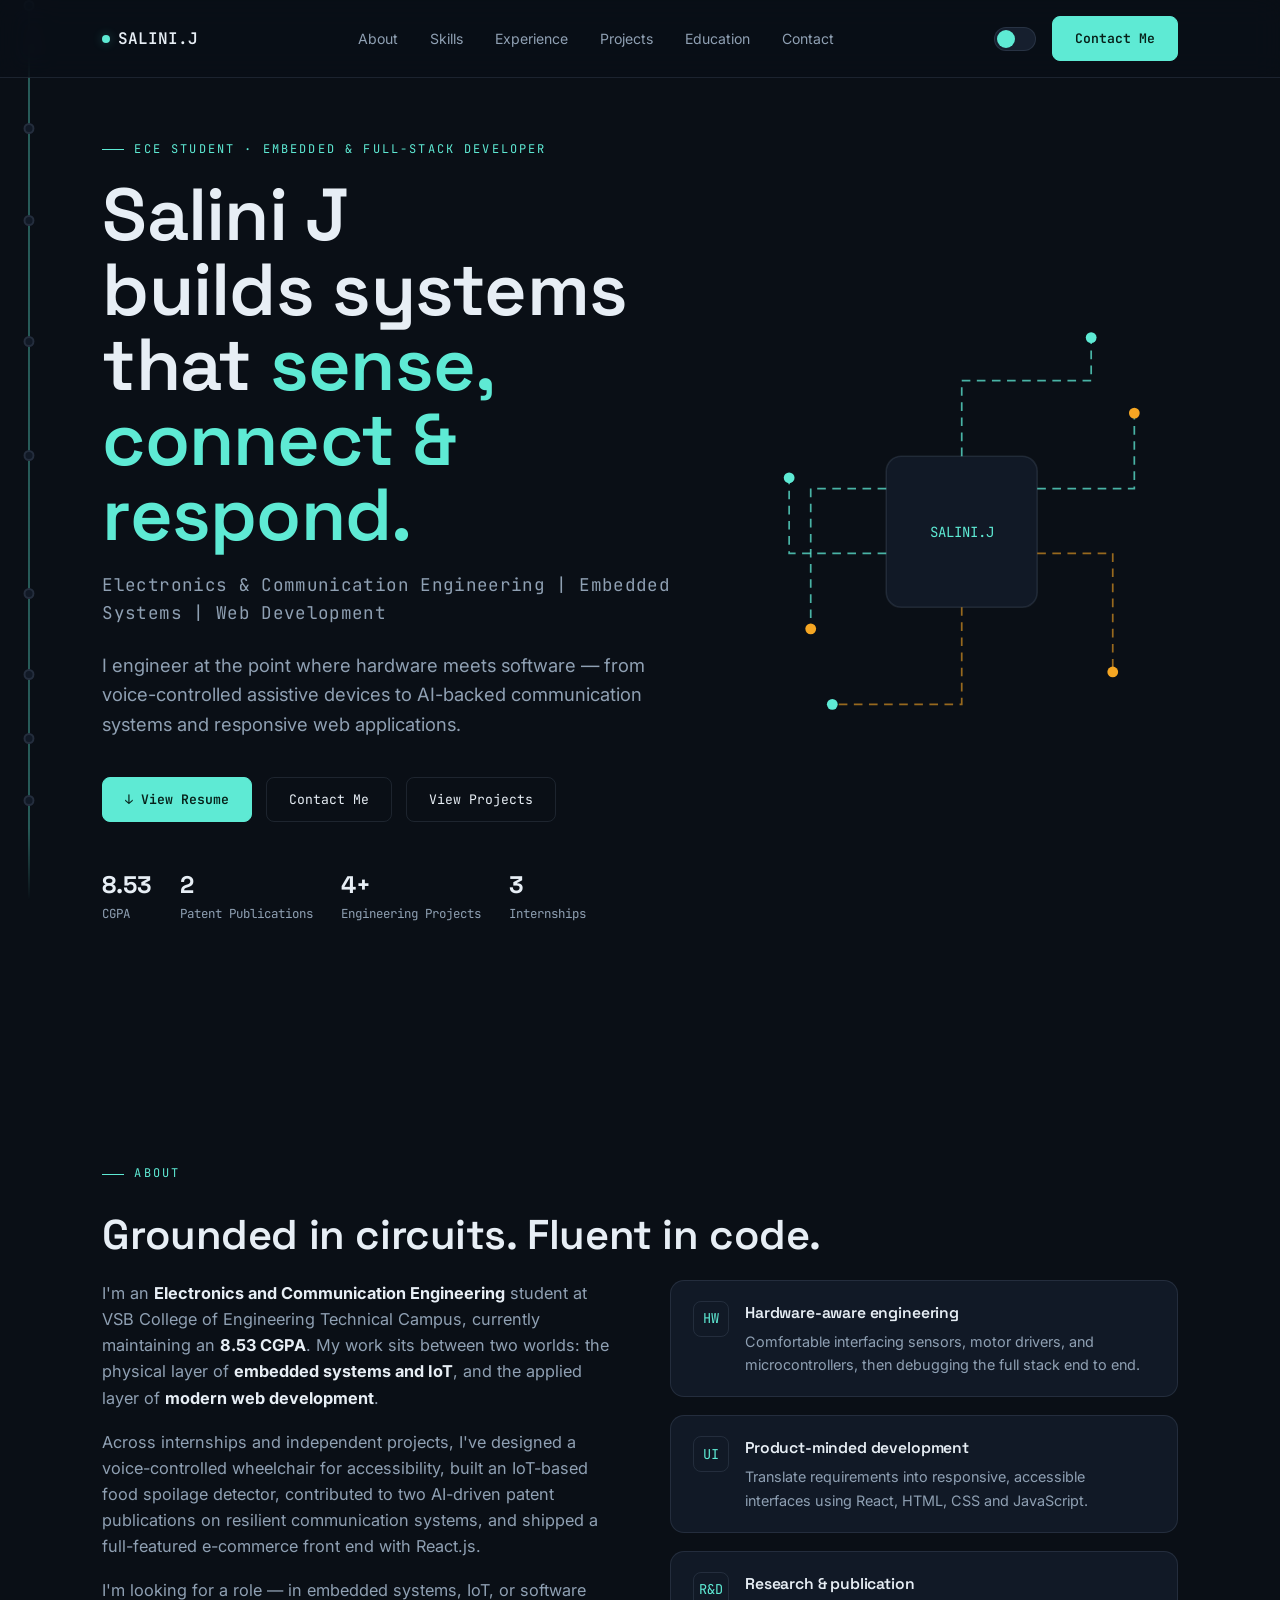
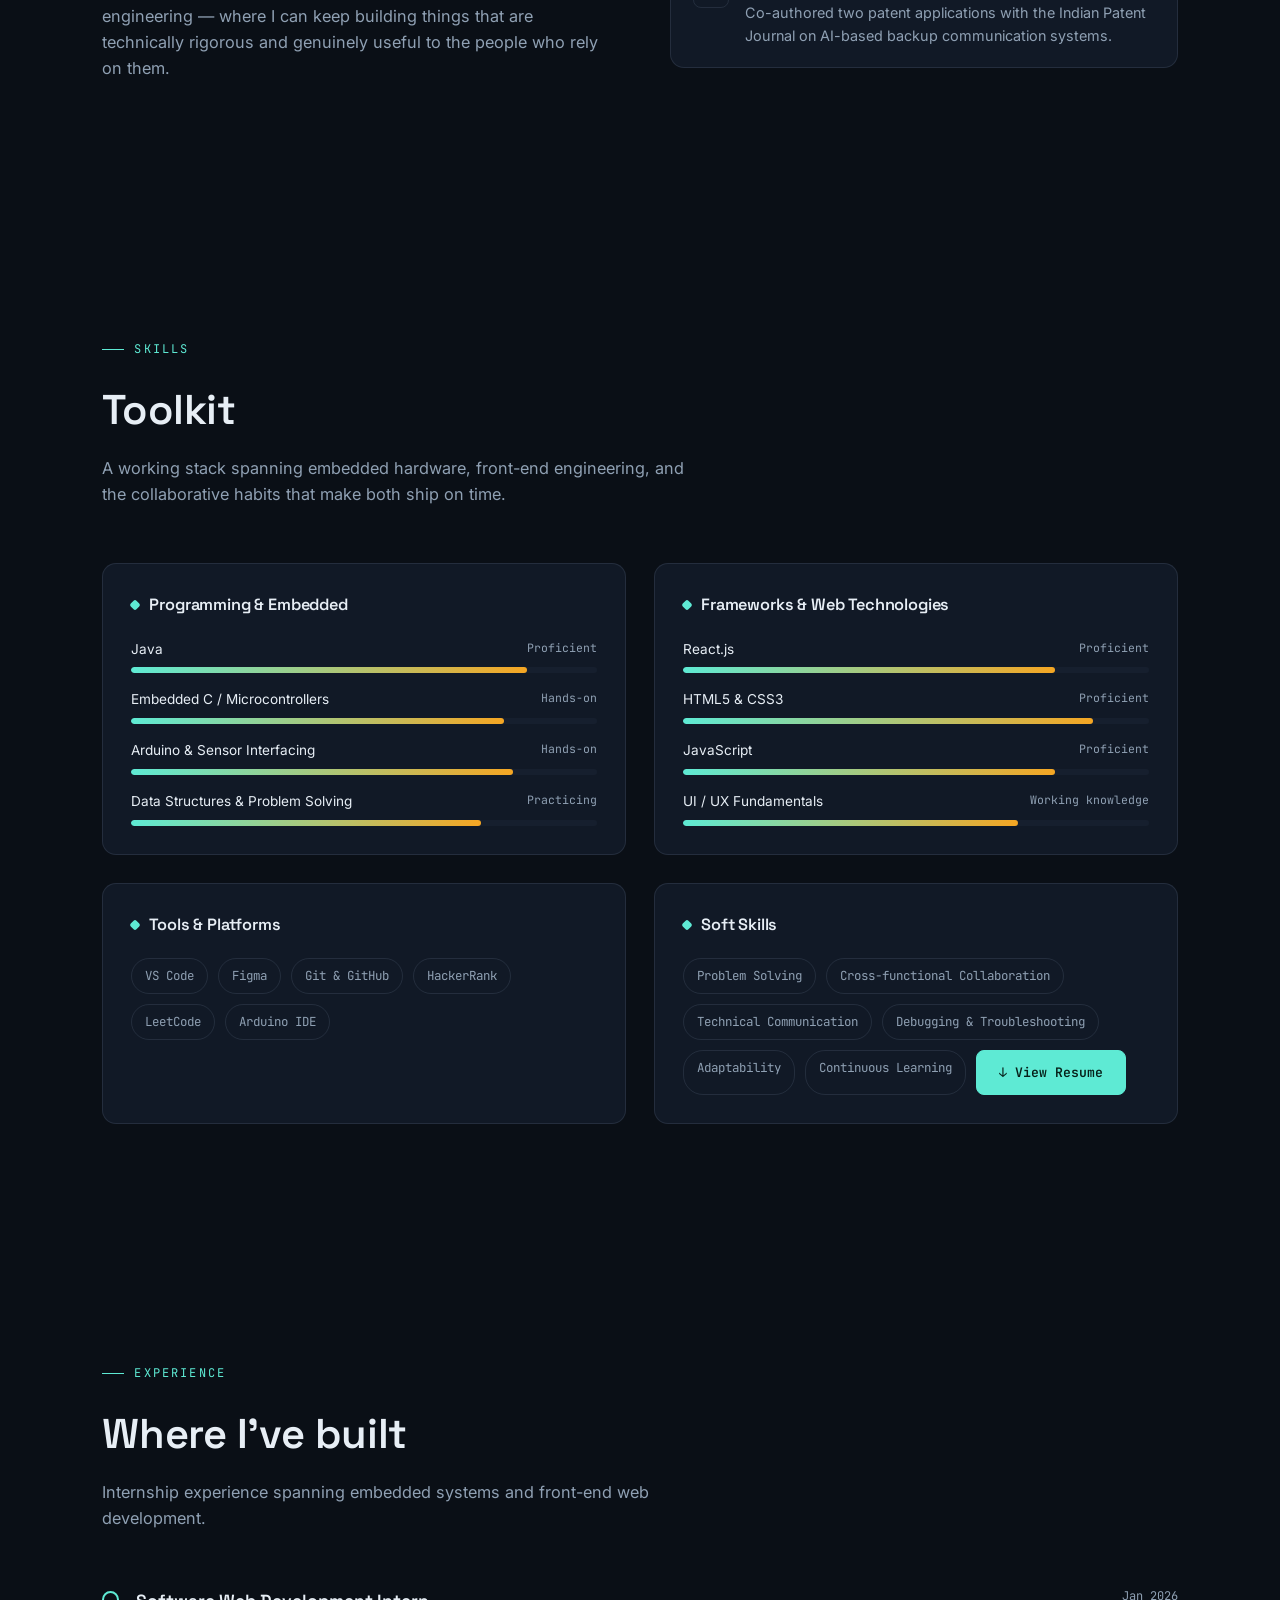
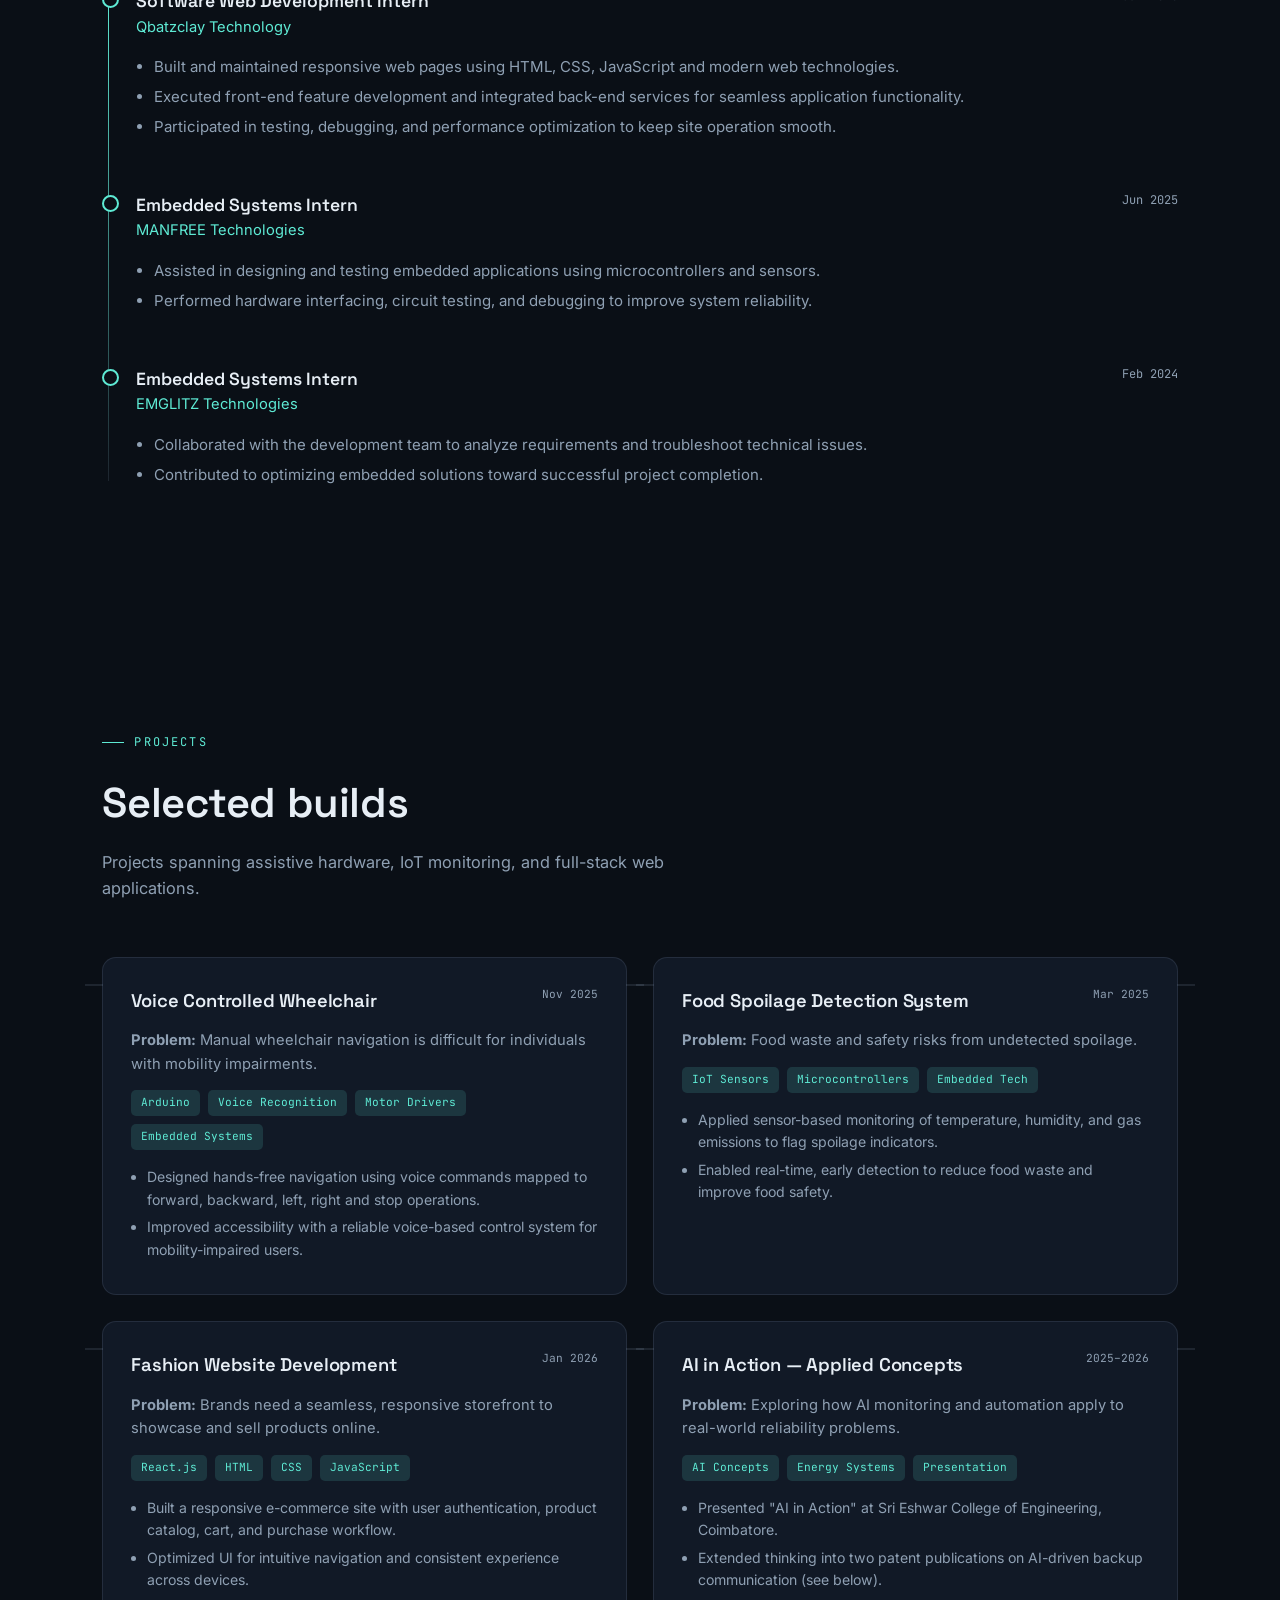
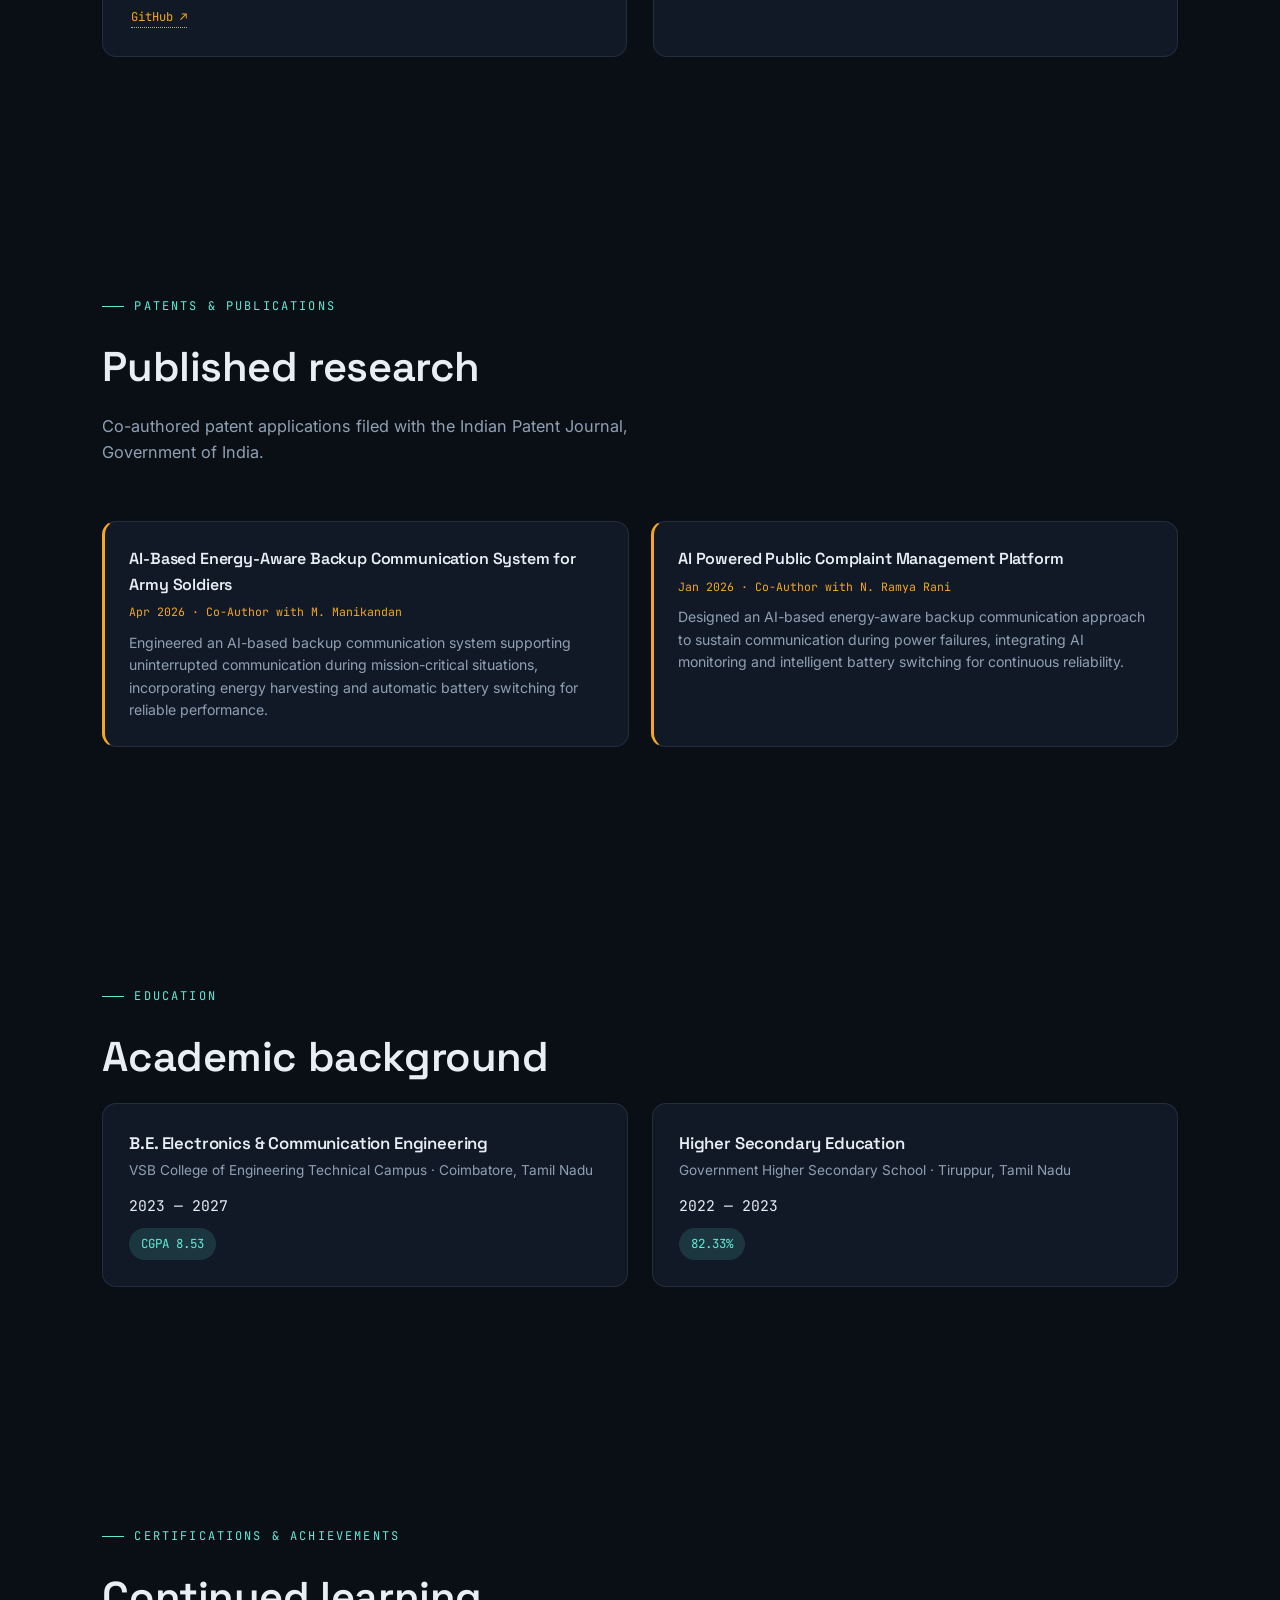
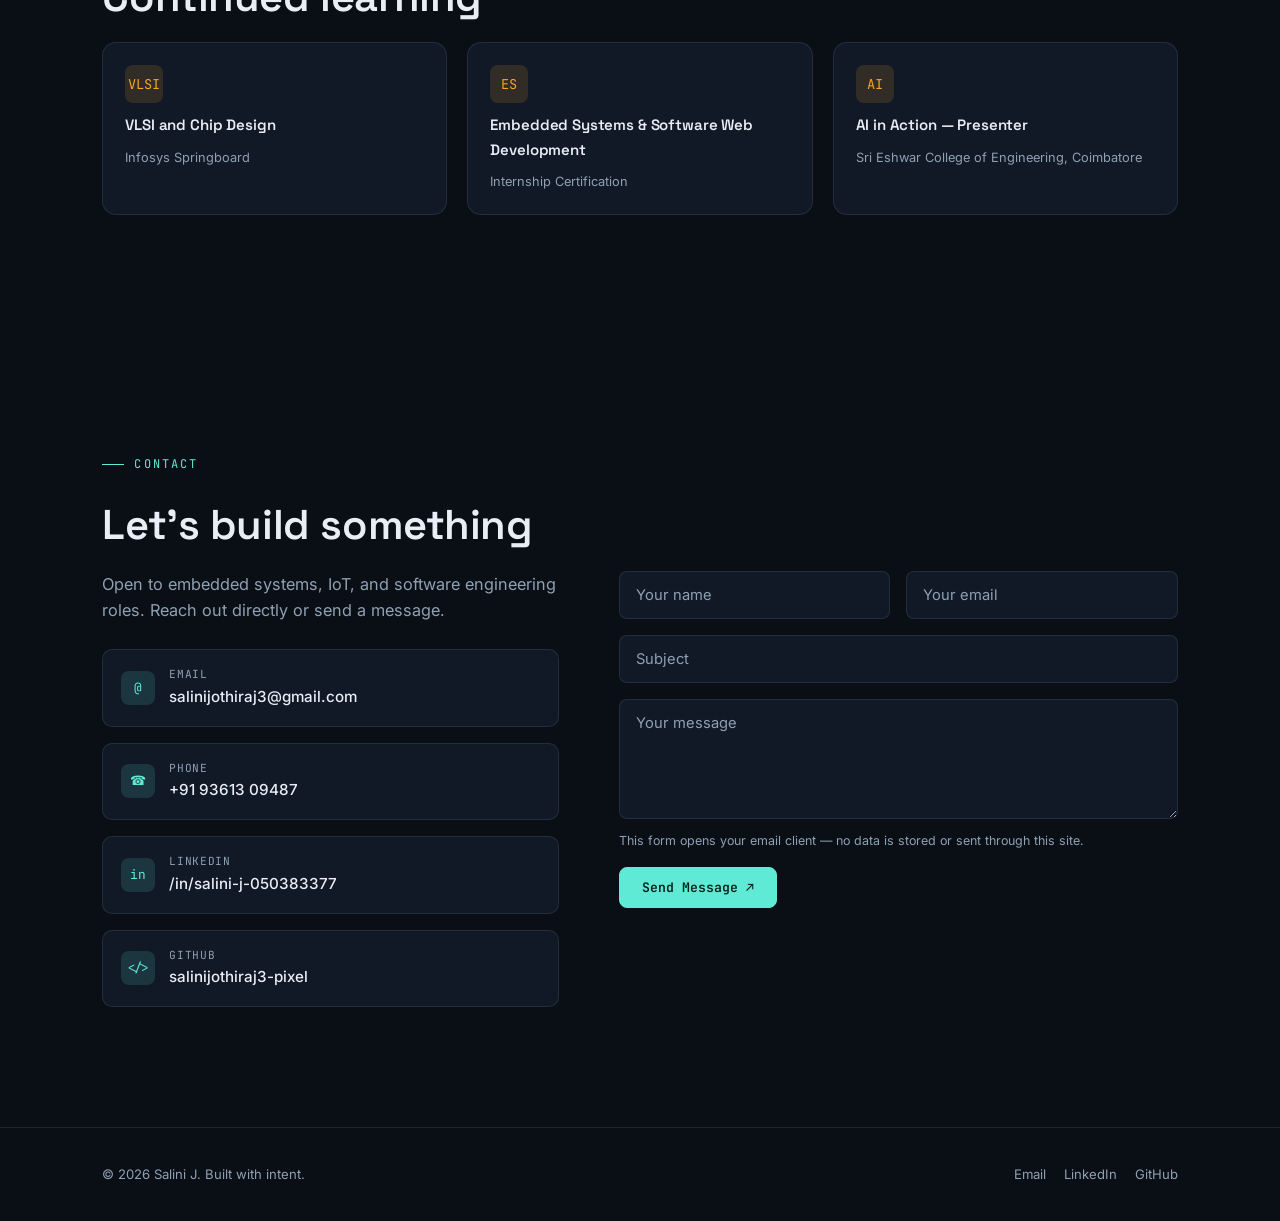
==== commit b2ff1138: "Update index (1).html" ====
--- a/index (1).html
+++ b/index (1).html
@@ -657,6 +657,9 @@
         <span class="tag">Debugging &amp; Troubleshooting</span>
         <span class="tag">Adaptability</span>
         <span class="tag">Continuous Learning</span>
+        <a href="assets/Salini_J_Resume.pdf" class="btn btn-primary" target="_blank">
+  ↓ View Resume
+</a>
       </div>
     </div>
   </div>
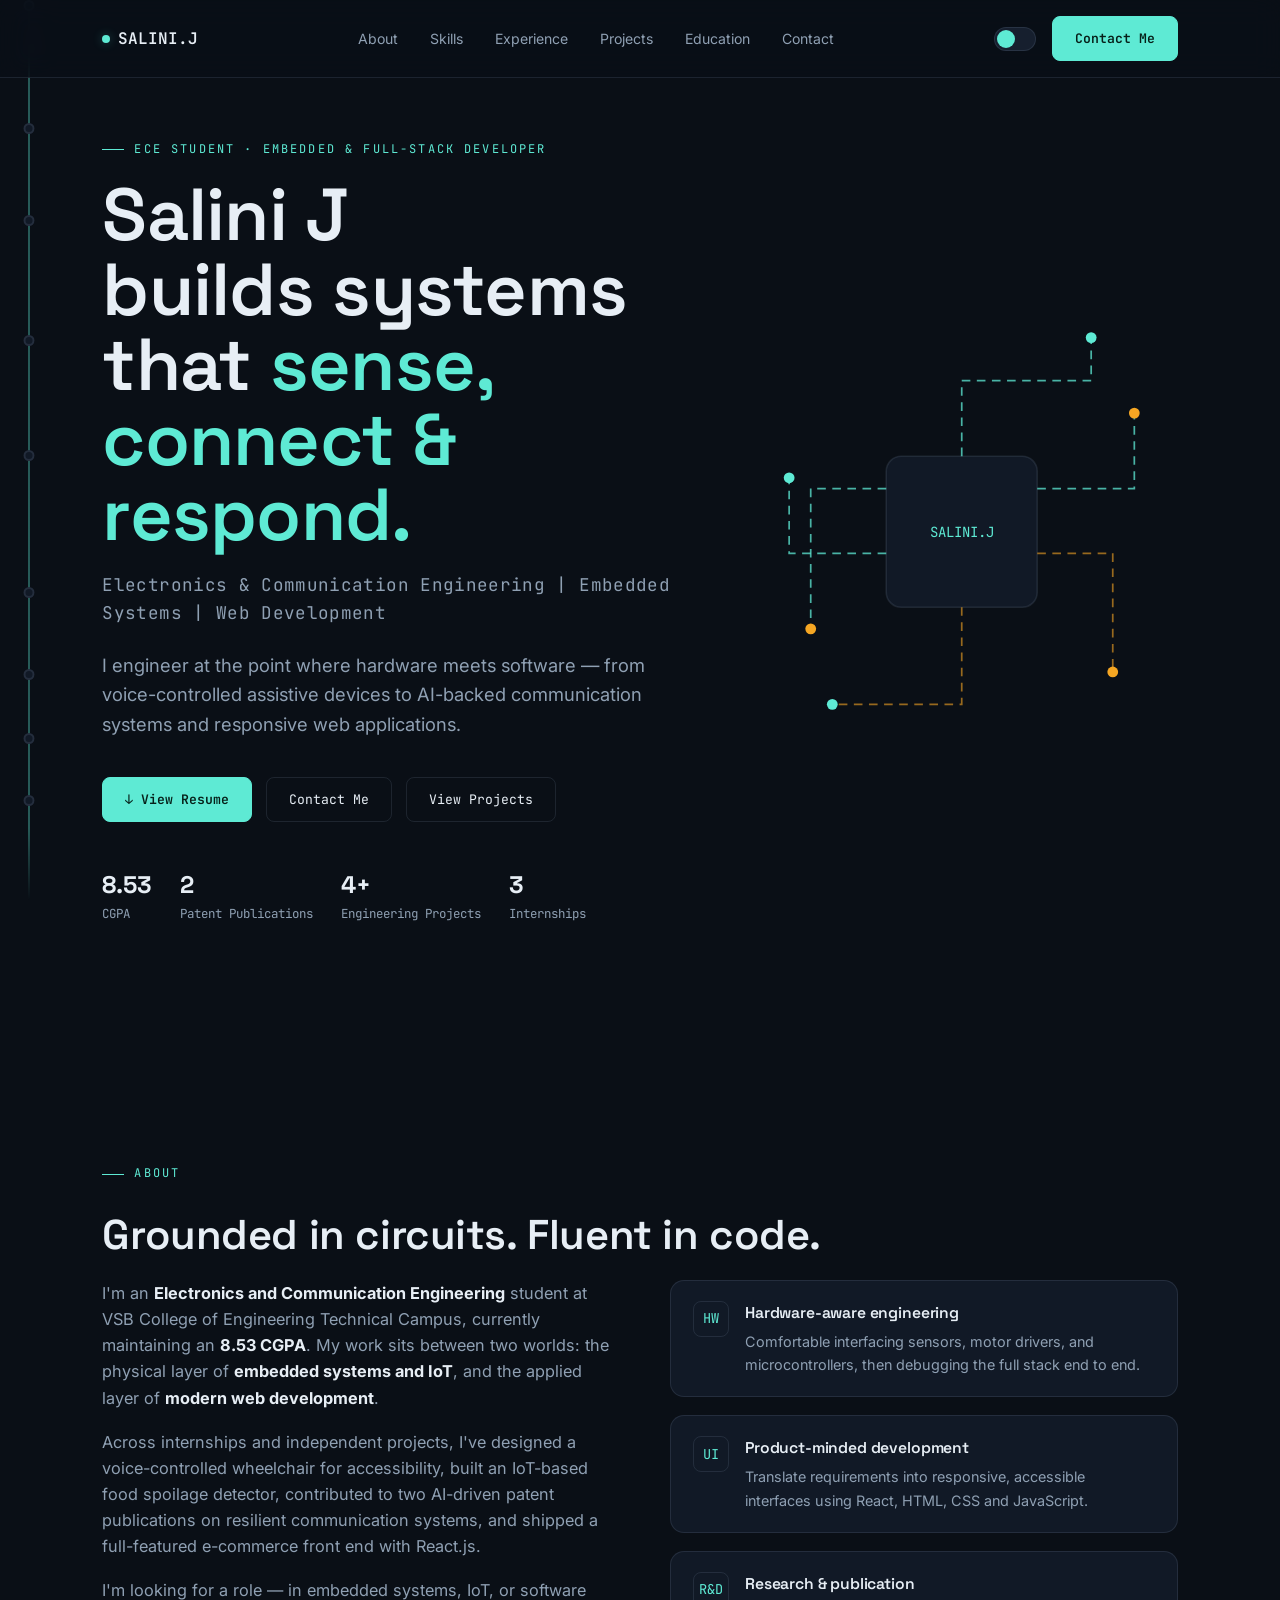
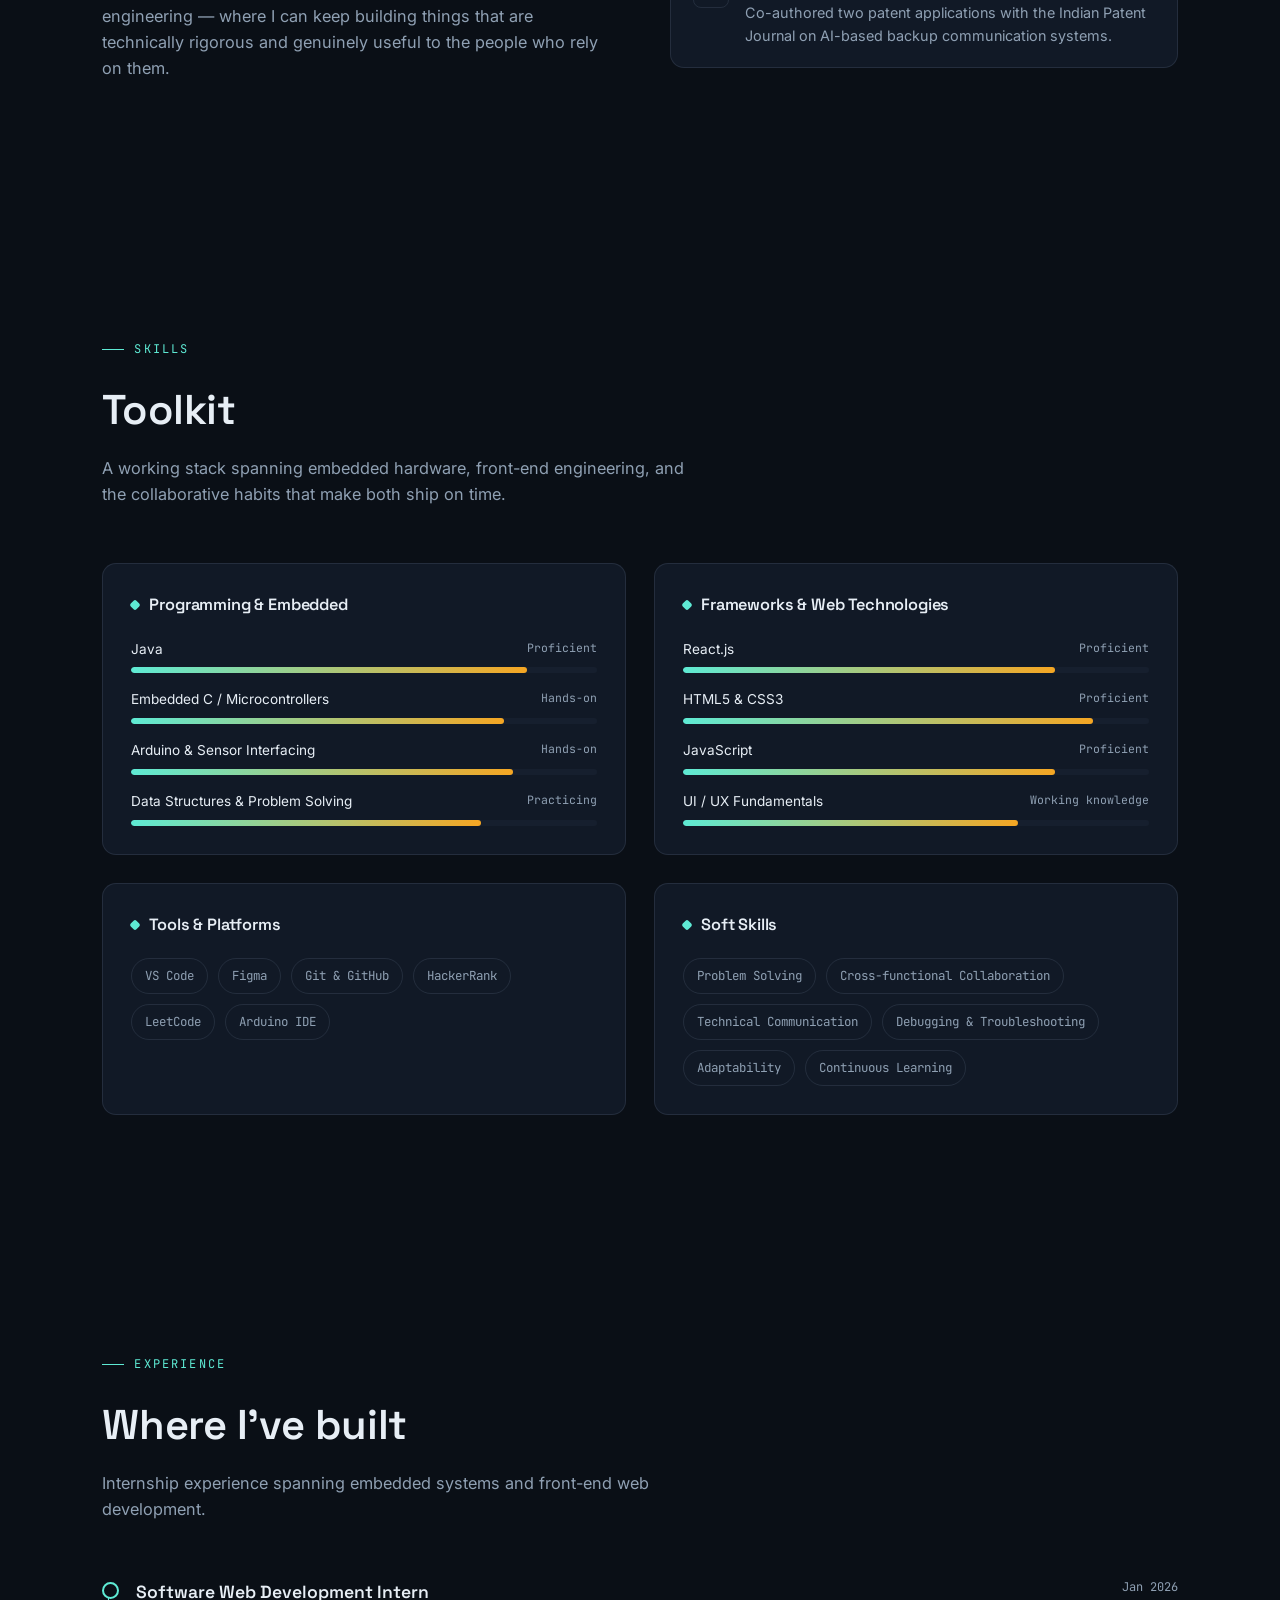
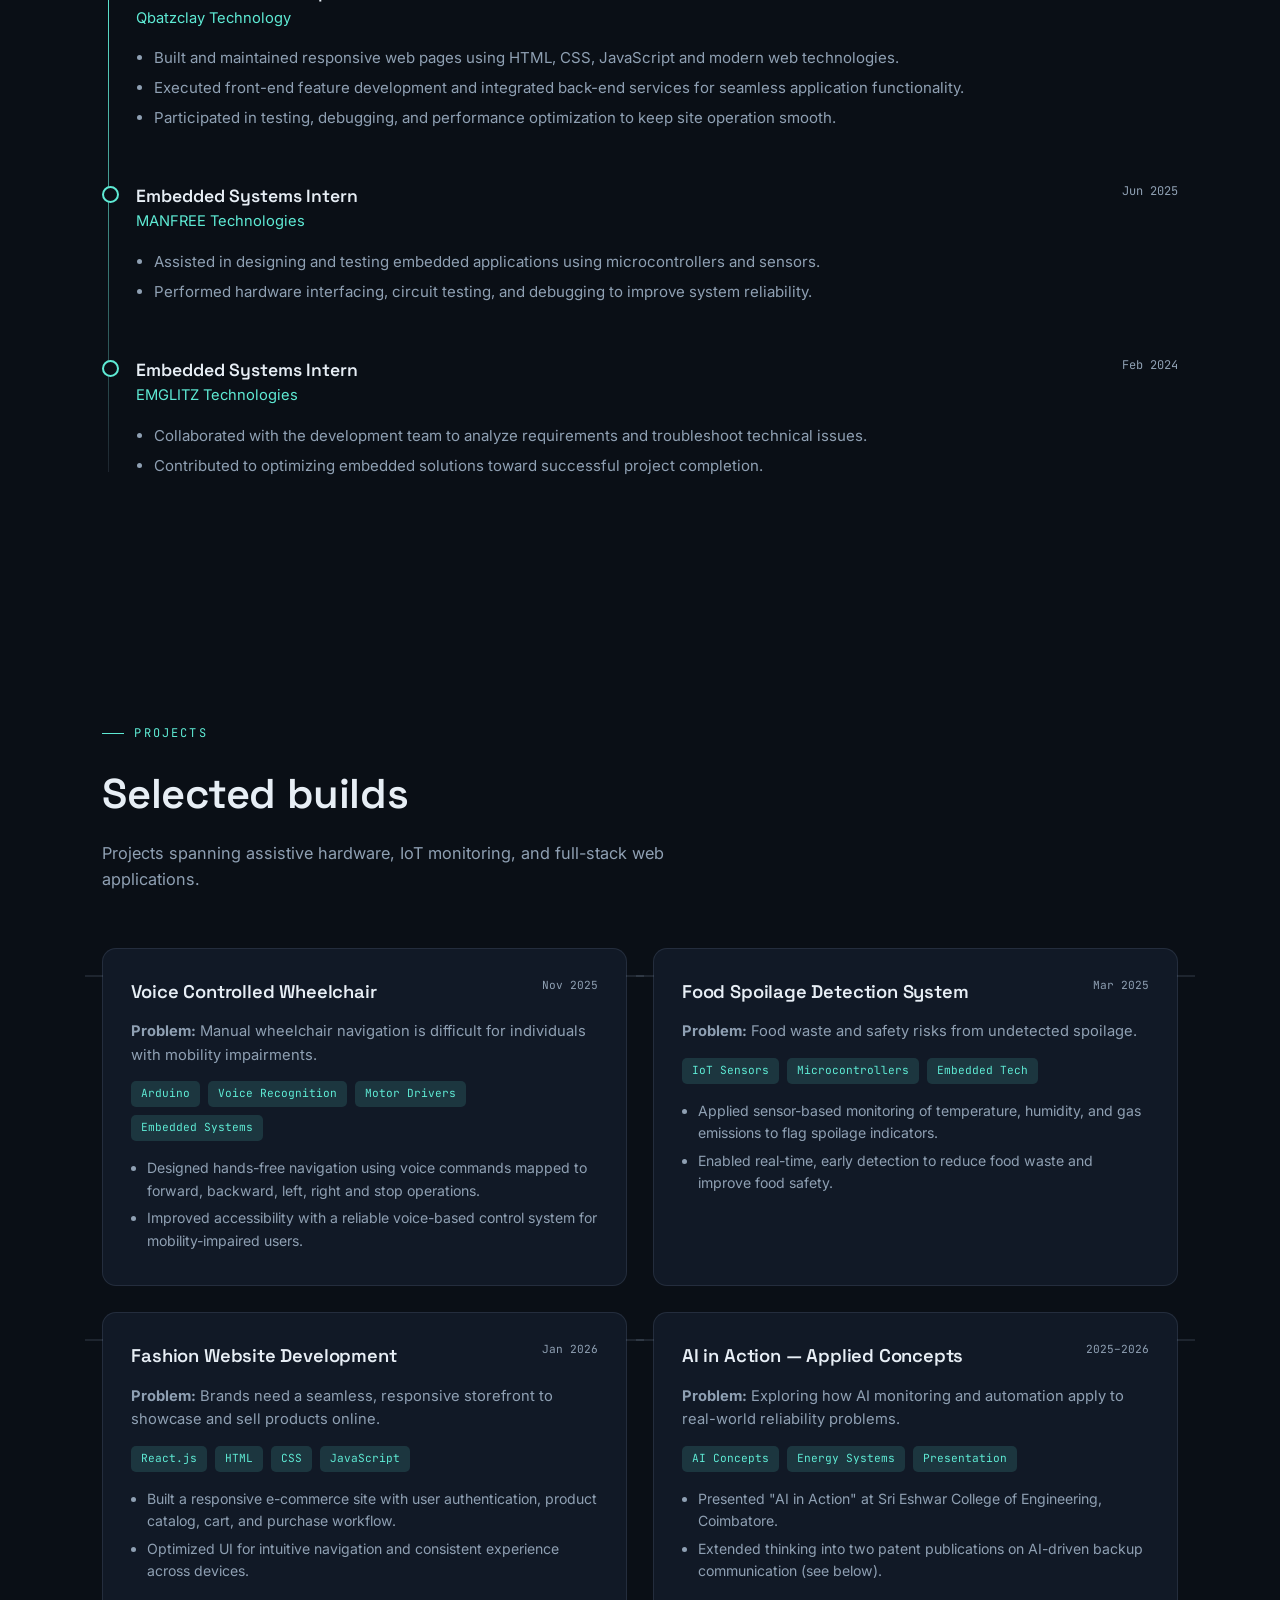
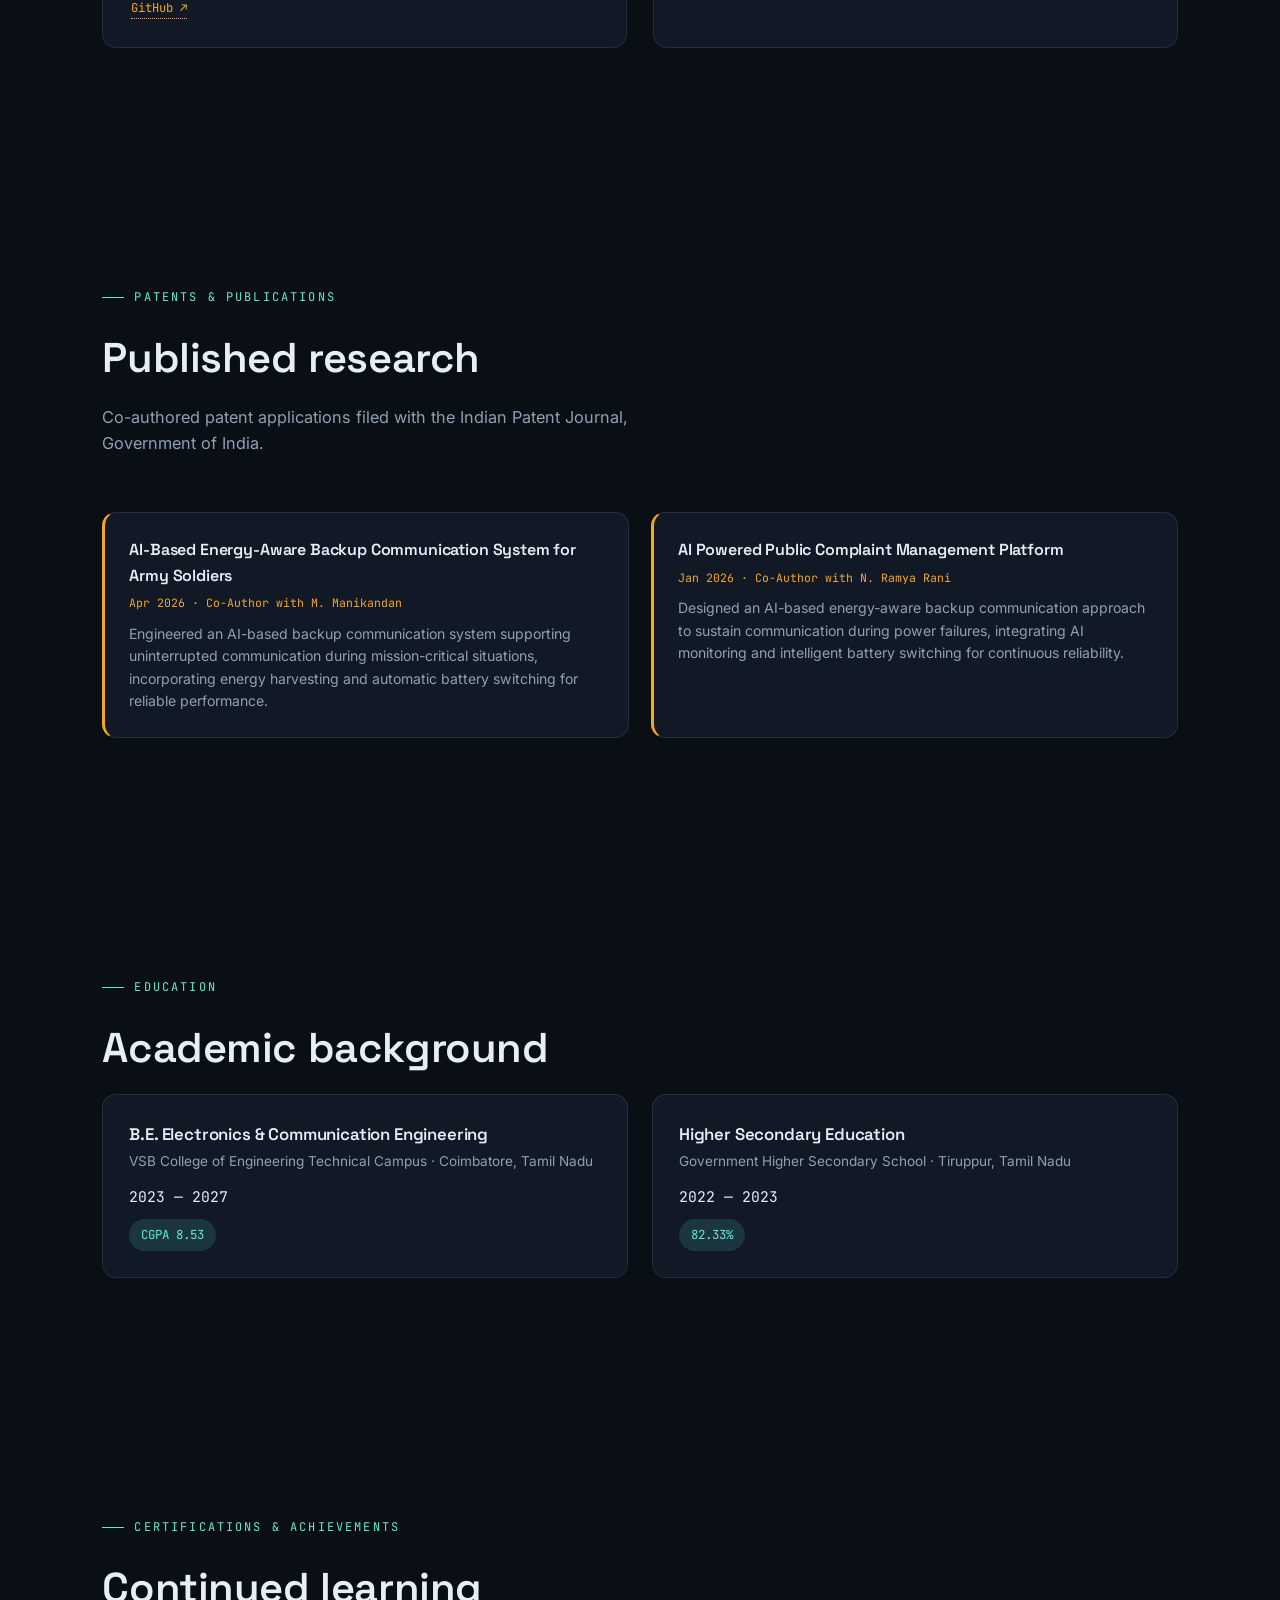
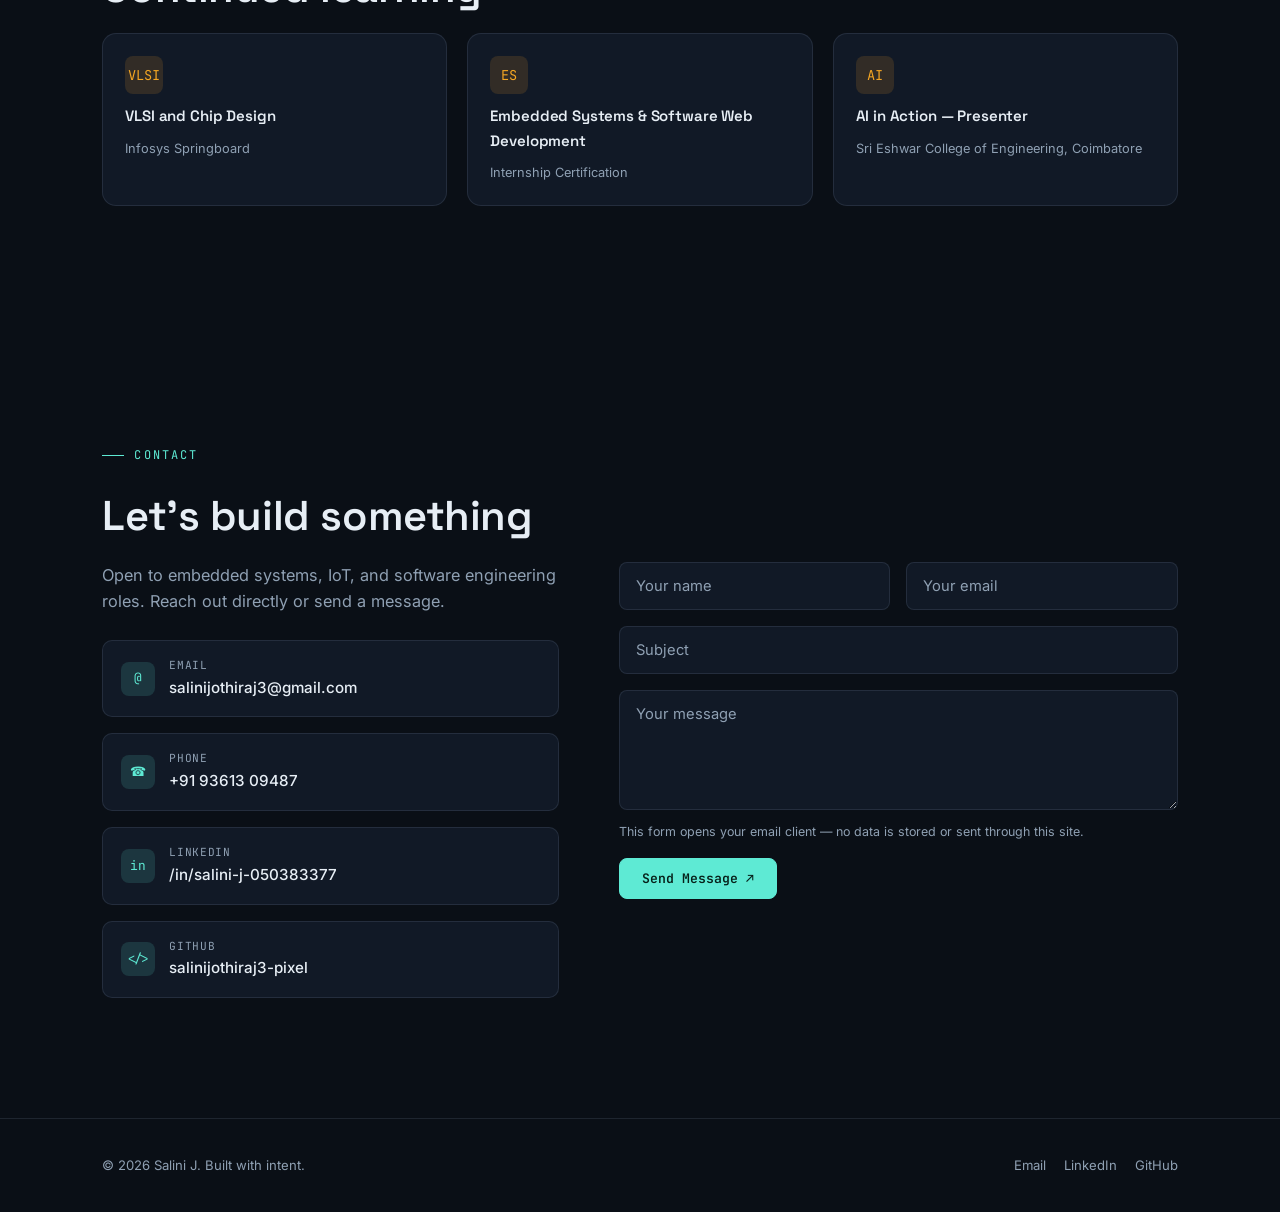
==== commit e5441ab9: "Update index (1).html" ====
--- a/index (1).html
+++ b/index (1).html
@@ -657,9 +657,7 @@
         <span class="tag">Debugging &amp; Troubleshooting</span>
         <span class="tag">Adaptability</span>
         <span class="tag">Continuous Learning</span>
-        <a href="assets/Salini_J_Resume.pdf" class="btn btn-primary" target="_blank">
-  ↓ View Resume
-</a>
+        
       </div>
     </div>
   </div>
